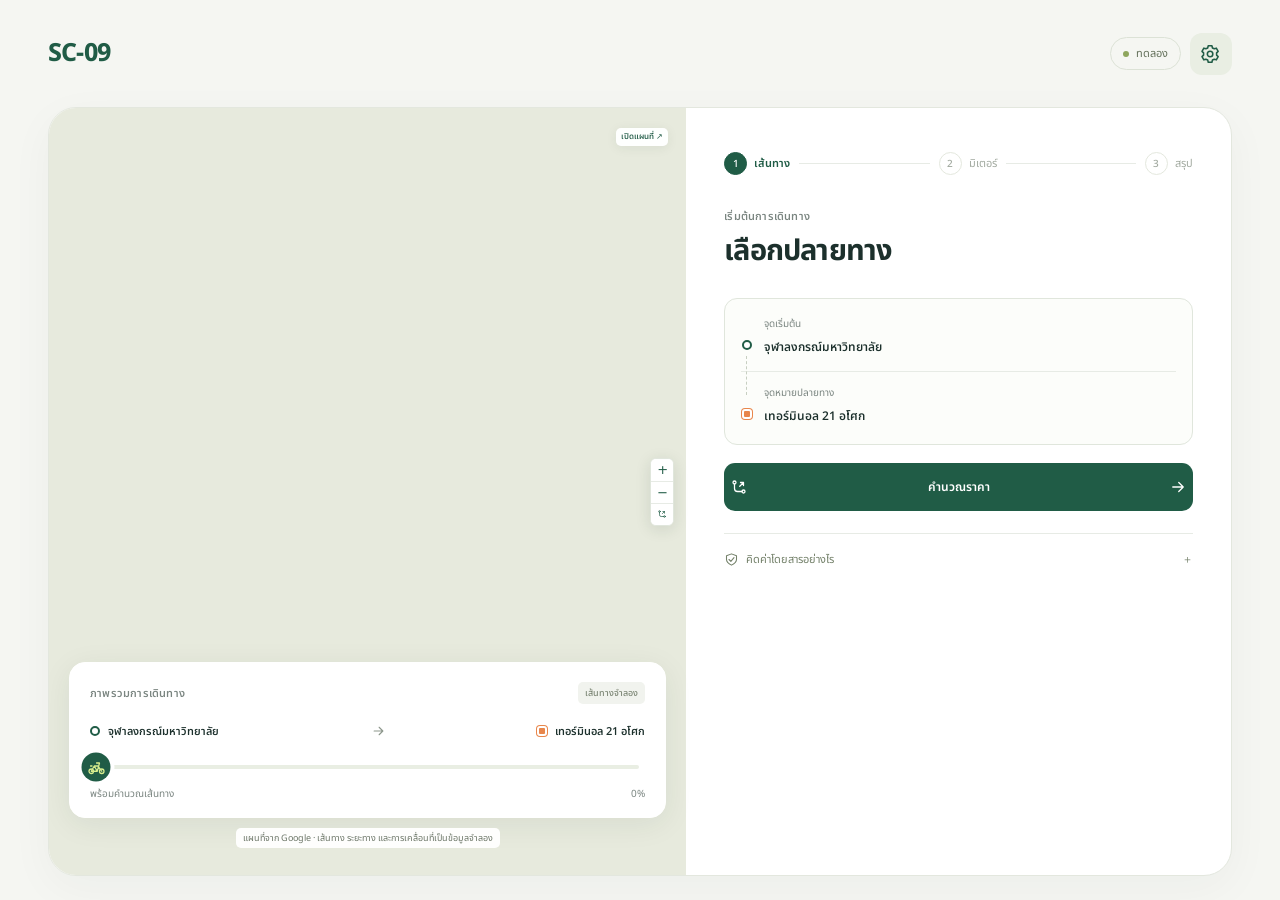
==== app.html @ d06357cf "init" ====
<!doctype html>
<html lang="th">
<head>
  <meta charset="utf-8">
  <meta name="viewport" content="width=device-width, initial-scale=1, viewport-fit=cover">
  <meta name="theme-color" content="#f5f6f2">
  <title>คำนวณค่าโดยสาร</title>
  <link rel="stylesheet" href="styles.css">
  <script src="fare.js" defer></script>
  <script src="map.js" defer></script>
  <script src="settings.js" defer></script>
  <script src="app.js" defer></script>
</head>
<body class="phone-mode">
  <svg class="icon-definitions" xmlns="http://www.w3.org/2000/svg" aria-hidden="true"><defs>
    <symbol id="i-arrow" viewBox="0 0 24 24"><path d="M5 12h14m-6-6 6 6-6 6"/></symbol>
    <symbol id="i-pin" viewBox="0 0 24 24"><path d="M20 10c0 6-8 11-8 11S4 16 4 10a8 8 0 1 1 16 0Z"/><circle cx="12" cy="10" r="2.5"/></symbol>
    <symbol id="i-clock" viewBox="0 0 24 24"><circle cx="12" cy="12" r="9"/><path d="M12 7v5l3 2"/></symbol>
    <symbol id="i-route" viewBox="0 0 24 24"><circle cx="6" cy="6" r="2"/><circle cx="18" cy="18" r="2"/><path d="M6 8v6a4 4 0 0 0 4 4h6M14 6h4v4m0-4-5 5"/></symbol>
    <symbol id="i-shield" viewBox="0 0 24 24"><path d="m12 3 8 3v6c0 5-8 9-8 9s-8-4-8-9V6l8-3Z"/><path d="m8 12 3 3 5-6"/></symbol>
    <symbol id="i-bike" viewBox="0 0 24 24"><circle cx="5" cy="17" r="3"/><circle cx="19" cy="17" r="3"/><path d="m5 17 4-7h5l5 7m-10-7 4 7H5m8 0 3-11h-4m-6 4H4"/></symbol>
    <symbol id="i-check" viewBox="0 0 24 24"><path d="m5 12 4 4L19 6"/></symbol>
    <symbol id="i-reset" viewBox="0 0 24 24"><path d="M3 10a9 9 0 1 1 2 8M3 4v6h6"/></symbol>
    <symbol id="i-settings" viewBox="0 0 24 24"><path d="m9 3-.6 2.4-2 .9-2.2-.7-2 3.5 1.7 1.7v2.4l-1.7 1.7 2 3.5 2.2-.7 2 .9L9 21h4l.6-2.4 2-.9 2.2.7 2-3.5-1.7-1.7v-2.4l1.7-1.7-2-3.5-2.2.7-2-.9L13 3Z"/><circle cx="11" cy="12" r="3"/></symbol>
    <symbol id="i-close" viewBox="0 0 24 24"><path d="m6 6 12 12M18 6 6 18"/></symbol>
  </defs></svg>

  <div class="phone-statusbar" aria-hidden="true"><b>9:41</b><span class="dynamic-island"><i></i></span><span class="status-icons"><svg viewBox="0 0 18 14"><path d="M2 12V9m4 3V6m4 6V3m4 9V1" stroke-width="2.5"/></svg><svg viewBox="0 0 18 14"><path d="M2 4a11 11 0 0 1 14 0M5 7a6 6 0 0 1 8 0m-5 3a2 2 0 0 1 2 0" stroke-width="2"/></svg><span class="status-battery"><i></i></span></span></div>
  <div class="app-shell">
    <header class="app-header">
      <span class="brand brand-accent">SC-09</span>
      <div class="header-tools"><span class="demo-badge"><span></span>ทดลอง</span><button id="open-settings" class="settings-button" type="button" aria-label="เปิดการตั้งค่า Debug mode" aria-haspopup="dialog" aria-controls="debug-settings"><svg><use href="#i-settings"/></svg></button></div>
    </header>

    <main class="workspace">
      <section class="map-panel" aria-label="แผนที่และข้อมูลเส้นทาง">
        <iframe id="google-map" title="Google Maps ตำแหน่งปลายทาง" src="https://maps.google.com/maps?q=13.7375,100.5604&amp;z=14&amp;output=embed" loading="eager" referrerpolicy="no-referrer-when-downgrade" allowfullscreen></iframe>
        <svg id="route-animation" class="route-animation" xmlns="http://www.w3.org/2000/svg" role="img" aria-label="เส้นทางและตำแหน่งรถจำลอง" hidden>
          <path id="map-route-halo" class="map-route-halo"/>
          <path id="map-route-path" class="map-route-path"/>
          <path id="map-route-travelled" class="map-route-travelled"/>
          <g id="map-start-marker" class="map-start-marker"><circle r="8"/><circle r="3"/></g>
          <g id="map-end-marker" class="map-end-marker"><circle r="11"/><path d="m-4 0 3 3 5-6"/></g>
          <g id="map-rider" class="map-rider"><circle class="rider-pulse" r="24"/><circle class="rider-disc" r="17"/><svg x="-12" y="-12" width="24" height="24" viewBox="0 0 24 24"><use href="#i-bike"/></svg></g>
        </svg>
        <span id="route-label" class="route-label" hidden>เส้นทางจำลอง</span>
        <div class="map-top"><a id="maps-link" class="map-open" href="https://www.google.com/maps/dir/?api=1&amp;origin=13.7383,100.5307&amp;destination=13.7375,100.5604&amp;travelmode=driving" target="_blank" rel="noopener noreferrer">เปิดแผนที่ ↗</a></div>
        <div class="map-zoom" role="group" aria-label="ปรับมุมมองแผนที่"><button id="map-zoom-in" type="button" aria-label="ขยายแผนที่" title="ขยายแผนที่">+</button><button id="map-zoom-out" type="button" aria-label="ย่อแผนที่" title="ย่อแผนที่">−</button><button id="map-fit" type="button" aria-label="คืนค่ามุมมอง แสดงเส้นทางทั้งหมด" title="แสดงเส้นทางทั้งหมด"><svg><use href="#i-route"/></svg></button></div>
        <span id="map-zoom-level" class="visually-hidden" role="status" aria-live="polite"></span>
        <div class="map-bottom">
          <div class="map-trip-card">
            <div class="map-trip-heading"><span class="eyebrow">ภาพรวมการเดินทาง</span><span class="mini-badge">เส้นทางจำลอง</span></div>
            <div class="map-stops"><span class="stop-dot origin-dot"></span><span id="map-origin">จุฬาลงกรณ์มหาวิทยาลัย</span><svg><use href="#i-arrow"/></svg><span class="stop-dot destination-dot"></span><span id="map-destination">เทอร์มินอล 21 อโศก</span></div>
            <div class="journey-track"><span id="journey-fill"></span><span id="journey-bike"><svg><use href="#i-bike"/></svg></span></div>
            <div class="map-trip-foot"><span id="map-route-status">พร้อมคำนวณเส้นทาง</span><span id="map-progress">0%</span></div>
          </div>
          <p class="map-caption">แผนที่จาก Google · เส้นทาง ระยะทาง และการเคลื่อนที่เป็นข้อมูลจำลอง</p>
        </div>
      </section>

      <section class="control-panel" aria-label="คำนวณราคาและมิเตอร์">
        <div id="panel-scroll" class="panel-scroll" tabindex="0" role="region" aria-label="รายละเอียดและควบคุมการเดินทาง">
        <nav class="steps" aria-label="ขั้นตอนการเดินทาง"><span class="step active" id="step-1"><b>1</b> เส้นทาง</span><span class="step-line"></span><span class="step" id="step-2"><b>2</b> มิเตอร์</span><span class="step-line"></span><span class="step" id="step-3"><b>3</b> สรุป</span></nav>

        <div id="setup-view" class="view">
          <div class="section-heading"><p class="eyebrow">เริ่มต้นการเดินทาง</p><h1>เลือกปลายทาง</h1></div>
          <form id="route-form">
            <div class="locations">
              <div class="location-field"><span class="location-marker"><span class="stop-dot origin-dot"></span><span class="location-connector"></span></span><label for="origin">จุดเริ่มต้น</label><input id="origin" name="origin" list="places" value="จุฬาลงกรณ์มหาวิทยาลัย" placeholder="ระบุจุดเริ่มต้น" autocomplete="off" maxlength="100" required></div>
              <div class="location-field"><span class="location-marker"><span class="stop-dot destination-dot"></span></span><label for="destination">จุดหมายปลายทาง</label><input id="destination" name="destination" list="places" value="เทอร์มินอล 21 อโศก" placeholder="คุณต้องการไปที่ไหน?" autocomplete="off" maxlength="100" required></div>
            </div>
            <datalist id="places"><option value="จุฬาลงกรณ์มหาวิทยาลัย"><option value="สยามพารากอน"><option value="สามย่านมิตรทาวน์"><option value="สวนลุมพินี"><option value="เทอร์มินอล 21 อโศก"><option value="สถานีหัวลำโพง"><option value="เซ็นทรัลเวิลด์"><option value="อนุสาวรีย์ชัยสมรภูมิ"><option value="ตลาดนัดจตุจักร"></datalist>
            <p id="form-error" class="form-error" role="alert" hidden></p>
            <button class="button primary calculate-button" type="submit"><svg><use href="#i-route"/></svg><span id="calculate-label">คำนวณราคา</span><svg><use href="#i-arrow"/></svg></button>
          </form>

          <div id="estimate-card" class="estimate-card" hidden>
            <div class="estimate-heading"><span><svg><use href="#i-shield"/></svg> ช่วงราคาที่ตกลงกัน</span></div>
            <div class="estimate-price"><span id="estimate-min">35</span><span class="price-dash">–</span><span id="estimate-max">55</span><span class="currency">บาท</span></div>
            <div class="estimate-metrics"><span><svg><use href="#i-route"/></svg><b id="estimate-distance">4.9</b> กม.</span><span><svg><use href="#i-clock"/></svg><b id="estimate-time">16</b> นาที</span><span class="fastest-label">เร็วที่สุด</span></div>
            <details class="route-alternatives"><summary>เปรียบเทียบเส้นทางจำลอง <span>⌄</span></summary><div id="route-options"></div></details>
            <p class="range-note">ราคาสุดท้ายจะอยู่ในช่วงนี้ แม้มิเตอร์จะต่ำกว่าหรือสูงกว่า</p>
            <button type="button" id="start-trip" class="button primary">เริ่มเดินทาง <svg><use href="#i-arrow"/></svg></button>
          </div>

          <details class="fare-rules" id="fare-rules"><summary><span><svg><use href="#i-shield"/></svg>คิดค่าโดยสารอย่างไร</span><span>＋</span></summary><div class="rules-content"><div><span>ระยะทาง 2 กม. แรก</span><b>25 บาท</b></div><div><span>ส่วนที่เกิน 2 ถึง 5 กม.</span><b>5 บาท / กม.</b></div><div><span>ส่วนที่เกิน 5 กม.</span><b>10 บาท / กม.</b></div><div><span>เคลื่อนที่ไม่เกิน 0.4 กม. ใน 2 นาที</span><b>+5 บาท / รอบ</b></div><p>นับเวลาเป็นรอบละ 2 นาทีต่อเนื่อง ไม่คิดรอบที่ยังไม่ครบ คิดระยะทางตามจริงและปัดยอดรวมขึ้นเป็นบาท ใช้อัตราที่กำหนดสำหรับต้นแบบนี้</p></div></details>
        </div>

        <div id="meter-view" class="view" hidden>
          <div class="section-heading meter-heading"><div><p class="eyebrow">กำลังเดินทาง</p><h1>มิเตอร์ของคุณ</h1></div><span id="meter-status" class="status-pill"><span class="live-dot"></span>กำลังวิ่ง</span></div>
          <div class="locked-range"><svg><use href="#i-shield"/></svg><span>ช่วงราคาที่ตกลง</span><b id="locked-range">35–55 บาท</b></div>
          <div class="meter-display"><span class="eyebrow">ค่าโดยสารตามมิเตอร์</span><div class="meter-price"><span id="meter-price">25</span><span>บาท</span></div><p id="meter-cap-note">ราคาสุดท้ายปรับให้อยู่ในช่วงที่ตกลง</p></div>
          <div class="meter-stats"><div><svg><use href="#i-route"/></svg><b id="meter-distance">0.00</b><span>กิโลเมตร</span></div><div><svg><use href="#i-clock"/></svg><b id="meter-time">00:00</b><span>นาที : วินาที</span></div></div>
          <div class="fare-breakdown"><div><span>ค่าระยะทาง</span><b id="distance-fee">25 บาท</b></div><div><span>ค่าเคลื่อนตัวช้า / หยุดรอ <small id="slow-count">0 รอบ</small></span><b id="time-fee">0 บาท</b></div></div>
          <div id="slow-window" class="slow-window" hidden><div><span>รอบเวลา 2 นาทีปัจจุบัน</span><b id="window-time">00:00 / 02:00</b></div><progress id="window-progress" max="120" value="0" aria-label="ความคืบหน้ารอบเวลา 2 นาที"></progress><p id="window-info">เคลื่อนที่ 0.00 กม. · ถ้าไม่เกิน 0.40 กม. เมื่อครบรอบ เพิ่ม 5 บาท</p></div>
        </div>

        <div id="summary-view" class="view" hidden>
          <div class="receipt-icon"><svg><use href="#i-check"/></svg></div><div class="section-heading summary-heading"><p class="eyebrow">สิ้นสุดการเดินทาง</p><p>ค่าโดยสารอยู่ในช่วงราคาที่ตกลงไว้</p></div>
          <div class="receipt"><p class="eyebrow">ค่าโดยสารสุทธิ</p><div class="final-price"><span id="final-price">45</span><span>บาท</span></div><span class="receipt-range" id="receipt-range">ช่วงราคาที่ตกลง 35–55 บาท</span><div class="receipt-divider"></div><div class="receipt-route"><span id="receipt-origin"></span><span id="receipt-destination"></span></div><div class="receipt-details"><div><span>ระยะทางจริง (จำลอง)</span><b id="receipt-distance"></b></div><div><span>เวลาเดินทาง</span><b id="receipt-time"></b></div><div><span>ค่าระยะทาง</span><b id="receipt-distance-fee"></b></div><div><span id="receipt-slow-label">ค่าเคลื่อนตัวช้า / หยุดรอ</span><b id="receipt-time-fee"></b></div><div class="receipt-subtotal"><span>ยอดตามมิเตอร์</span><b id="receipt-meter"></b></div><div id="adjustment-row"><span id="adjustment-label">ปรับตามช่วงราคา</span><b id="receipt-adjustment"></b></div></div><div id="settlement-note" class="settlement-note"></div></div>
          <button type="button" id="new-trip" class="button primary new-trip"><svg><use href="#i-reset"/></svg>เริ่มการเดินทางใหม่</button><p class="setup-footnote">ต้นแบบจำลอง · ไม่มีการเรียกเก็บเงินจริง</p>
        </div>
        </div>
        <div id="trip-actions" class="trip-actions" hidden><button type="button" id="pause-trip" class="button secondary" aria-pressed="false">พักมิเตอร์</button><button type="button" id="finish-trip" class="button primary">ถึงที่หมาย <svg><use href="#i-check"/></svg></button></div>
      </section>
    </main>
  </div>
  <div id="toast" class="toast" role="status" aria-live="polite" hidden></div>
  <dialog id="debug-settings" class="settings-dialog" aria-labelledby="settings-title" aria-describedby="settings-description">
    <div class="settings-dialog-header"><span class="settings-dialog-icon"><svg><use href="#i-settings"/></svg></span><div><p class="eyebrow">DEBUG MODE</p><h2 id="settings-title">ตั้งค่าการทดลอง</h2></div><button id="close-settings" class="settings-close" type="button" aria-label="ปิดการตั้งค่า"><svg><use href="#i-close"/></svg></button></div>
    <p id="settings-description" class="settings-description">ปรับมุมมองและการจำลองได้ โดยไม่ต้องเริ่มทริปใหม่</p>
    <fieldset class="settings-group"><legend>การแสดงผล</legend>
      <label class="switch-row" for="show-window"><span><b>รอบเวลา 2 นาทีปัจจุบัน</b><small>แสดงรายละเอียดรอบเวลาบนหน้ามิเตอร์</small></span><input id="show-window" type="checkbox" role="switch" aria-controls="slow-window"><span class="switch-track" aria-hidden="true"></span></label>
      <label class="switch-row" for="show-pause"><span><b>ปุ่มพักมิเตอร์</b><small>แสดงปุ่มพักมิเตอร์ระหว่างเดินทาง</small></span><input id="show-pause" type="checkbox" role="switch" aria-controls="pause-trip" checked><span class="switch-track" aria-hidden="true"></span></label>
      <label class="switch-row" for="phone-mode"><span><b>Mobile frame</b><small>แสดงแอปในกรอบ iPhone 16</small></span><input id="phone-mode" type="checkbox" role="switch" checked><span class="switch-track" aria-hidden="true"></span></label>
    </fieldset>
    <fieldset class="settings-group simulation-controls"><legend>ตัวควบคุมการจำลอง</legend><div class="simulation-fields"><label for="traffic">สภาพการจราจร<select id="traffic"><option value="auto">อัตโนมัติ</option><option value="normal">ขับปกติ · 24 กม./ชม.</option><option value="slow">รถติด · 4 กม./ชม.</option><option value="stopped">จอดรอ · 0 กม./ชม.</option></select></label><label for="simulation-speed">ความเร็วจำลอง<select id="simulation-speed"><option value="1">1× เวลาจริง</option><option value="10">10×</option><option value="30" selected>30×</option><option value="60">60×</option></select></label></div><p id="traffic-description">จำลองช่วงขับปกติ สลับรถติดและหยุดรอ</p></fieldset>
    <p class="settings-hint"><svg><use href="#i-shield"/></svg>การซ่อนรอบเวลาไม่มีผลต่อการคิดค่าโดยสาร</p>
    <form method="dialog"><button class="button primary" type="submit">เสร็จสิ้น <svg><use href="#i-check"/></svg></button></form>
  </dialog>
</body>
</html>
---- styles.css ----
@import url('https://fonts.googleapis.com/css2?family=Noto+Sans+Thai:wght@400;450;500;550;600;650;700;750&display=swap');

:root{--ink:#1c302c;--muted:#7a8580;--green:#205c46;--green-dark:#174b38;--lime:#d7ed8d;--paper:#fff;--line:#e7ebe5;--soft:#f5f7f2;--orange:#e8864b;--radius:20px;font-family:'Noto Sans Thai',Tahoma,sans-serif;color:var(--ink);background:#f5f6f2;font-synthesis:none;font-size:14px}
*{box-sizing:border-box}body{margin:0}button,input,select{font:inherit}button,a,input,select,summary{-webkit-tap-highlight-color:transparent}button{cursor:pointer}button:disabled{opacity:.6;cursor:wait}button,a,input,select,summary{outline-offset:4px}button:focus-visible,a:focus-visible,input:focus-visible,select:focus-visible,summary:focus-visible{outline:3px solid #88ad5a}a{color:inherit;text-decoration:none}svg{width:20px;height:20px;fill:none;stroke:currentColor;stroke-width:1.7;stroke-linecap:round;stroke-linejoin:round;flex-shrink:0}h1,p{margin:0}h1{font-size:29px;line-height:1.5;font-weight:700;letter-spacing:-.8px}button{border:0}input{min-width:0}small{font-size:11px}[hidden]{display:none!important}.icon-definitions{position:absolute;width:0;height:0;overflow:hidden}.app-shell{max-width:1280px;margin:auto;padding:0 48px}.app-header{height:107px;display:flex;align-items:center;justify-content:space-between}.brand{display:flex;align-items:center;gap:11px;font-size:25px;font-weight:750;line-height:1.15;letter-spacing:-.8px}.brand-mark{width:44px;height:44px;background:var(--green);color:var(--lime);display:grid;place-items:center;border-radius:14px;transform:rotate(-5deg)}.brand-mark svg{width:28px;height:28px;transform:rotate(5deg)}.brand-accent{color:var(--green)}.brand small{display:block;font-size:10px;letter-spacing:.3px;color:var(--muted);font-weight:450;margin-top:5px}.demo-badge{border:1px solid #dce2d6;border-radius:20px;padding:7px 12px;color:#64715b;font-size:11px;display:flex;align-items:center;gap:7px}.demo-badge>span{width:6px;height:6px;background:#8ea65d;border-radius:50%}.workspace{display:grid;grid-template-columns:minmax(0,1.12fr) minmax(380px,1fr);background:var(--paper);border:1px solid #e3e7de;border-radius:28px;overflow:hidden;box-shadow:0 12px 45px #1f39290a;min-height:730px}.map-panel{position:relative;min-height:730px;background:#e7eadd;isolation:isolate}.map-panel iframe{width:100%;height:100%;border:0;position:absolute;inset:0;filter:saturate(.68)}.map-top{position:absolute;inset:20px 18px auto;display:flex;align-items:center;justify-content:space-between;gap:10px;pointer-events:none}.map-top>*{pointer-events:auto}.map-label,.map-open{display:flex;align-items:center;gap:7px;padding:9px 12px;border-radius:10px;background:#fffffff5;box-shadow:0 2px 12px #20382b12;font-size:11px;font-weight:550}.live-dot{width:6px;height:6px;display:inline-block;border-radius:50%;background:#5c9167;flex-shrink:0}.map-open{color:var(--green)}.map-bottom{position:absolute;inset:auto 20px 15px;pointer-events:none}.map-trip-card{background:#fffffffa;border:1px solid #fff;border-radius:16px;padding:19px 20px 15px;box-shadow:0 6px 30px #20382b13}.map-trip-heading{display:flex;align-items:center;justify-content:space-between;gap:8px}.eyebrow{font-size:11px;font-weight:550;letter-spacing:.2px;color:var(--muted)}.mini-badge{background:#f1f3ee;border-radius:5px;font-size:9px;color:#7d8776;padding:4px 7px;font-weight:500;white-space:nowrap}.mini-badge.green{color:var(--green);background:#e7efdc}.map-stops{display:flex;align-items:center;gap:8px;margin-top:17px;font-size:11px;font-weight:550}.map-stops>span:not(.stop-dot){max-width:43%;overflow:hidden;text-overflow:ellipsis;white-space:nowrap}.map-stops>svg{width:15px;color:#8d978c;flex-shrink:0;margin:auto}.stop-dot{height:10px;width:10px;display:inline-block;flex-shrink:0}.origin-dot{border-radius:50%;border:2.5px solid var(--green);background:white}.destination-dot{border-radius:3px;background:var(--orange);border:2px solid #fff;box-shadow:0 0 0 1px var(--orange)}.journey-track{height:4px;background:#e9eee3;margin:24px 6px 17px;position:relative;border-radius:8px}.journey-track>span:first-child{position:absolute;inset:0 auto 0 0;width:0;background:var(--green);border-radius:8px;transition:width .3s linear}.journey-track>span:last-child{position:absolute;left:0;top:50%;width:29px;height:29px;border-radius:50%;background:var(--green);color:var(--lime);display:grid;place-items:center;transform:translate(-50%,-50%);transition:left .3s linear;box-shadow:0 0 0 4px white}.journey-track svg{height:18px;width:18px}.map-trip-foot{display:flex;justify-content:space-between;font-size:10px;color:var(--muted)}.map-caption{font-size:9px;text-align:center;background:#fffffff0;border-radius:5px;display:table;margin:10px auto 0;padding:3px 7px;color:#6c7667}.control-panel{padding:31px 33px 25px;min-width:0}.steps{display:flex;align-items:center;margin:0 0 33px;gap:9px}.step{display:flex;align-items:center;gap:7px;font-size:11px;color:#a2aaa0;white-space:nowrap}.step b{display:grid;place-items:center;border:1px solid #e4e8de;border-radius:50%;width:23px;height:23px;font-size:10px;font-weight:500}.step.active{color:var(--green);font-weight:600}.step.active b{background:var(--green);color:white;border-color:var(--green)}.step.done{color:var(--green)}.step.done b{background:#edf3e8;border-color:#dfe8d8}.step-line{height:1px;background:var(--line);flex:1}.section-heading{margin-bottom:24px}.section-heading>.eyebrow{margin-bottom:5px}.section-heading>p:last-child{color:var(--muted);font-size:11px;line-height:1.8;margin-top:6px}.locations{border:1px solid #e0e6dc;border-radius:13px;padding:4px 16px;background:#fcfdfa}.location-field{position:relative;padding:13px 0 13px 23px;display:flex;flex-direction:column}.location-field:first-child{border-bottom:1px solid var(--line)}.location-field label{font-size:10px;color:var(--muted);margin-bottom:4px}.location-field input{width:100%;border:0;background:transparent;color:var(--ink);font-weight:550;font-size:12px;padding:2px 0}.location-marker{position:absolute;left:0;top:37px;display:flex;justify-content:center;width:11px}.location-connector{position:absolute;top:16px;height:39px;border-left:1px dashed #c7cfc1}.quick-places{display:flex;align-items:center;gap:6px;margin:12px 0 18px;font-size:10px;color:#8b9486;flex-wrap:wrap}.quick-places>span{margin-right:3px}.quick-places button{background:#f1f4ed;color:#697760;padding:5px 10px;border-radius:6px;font-size:10px;transition:background .2s}.quick-places button:hover{background:#e3ebd9}.button{display:flex;align-items:center;justify-content:center;gap:9px;width:100%;min-height:48px;border-radius:11px;font-size:12px;font-weight:600;transition:background .2s,transform .2s}.button:active{transform:scale(.985)}.primary{background:var(--green);color:white}.primary:hover{background:var(--green-dark)}.secondary{background:#f0f3ec;color:var(--green);border:1px solid #e5eade}.secondary:hover{background:#e7edde}.button svg{width:18px;height:18px}.calculate-button>svg:last-child{margin-left:auto}.calculate-button>svg:first-child{margin-right:auto}.form-error{font-size:11px;color:#a64328;margin:0 0 12px}.estimate-card{background:#f3f7eb;border:1px solid #dfe9d0;border-radius:15px;padding:18px;margin-top:21px;animation:enter .25s ease}.estimate-heading{display:flex;align-items:center;justify-content:space-between;gap:5px}.estimate-heading>span:first-child{display:flex;align-items:center;gap:5px;font-size:11px;font-weight:550;color:var(--green)}.estimate-heading svg{width:15px;height:15px}.estimate-price{display:flex;align-items:baseline;gap:7px;font-size:48px;font-weight:650;color:var(--green);letter-spacing:-2px;line-height:1.5;margin-top:4px;font-variant-numeric:tabular-nums}.estimate-price .price-dash{font-size:30px;font-weight:400;margin:0 2px;color:#7a9c60}.currency{font-size:13px;font-weight:450;letter-spacing:0;margin-left:3px;color:#6b8062}.estimate-metrics{display:flex;align-items:center;gap:14px;margin-bottom:12px;font-size:10px;color:#66795d}.estimate-metrics>span{display:flex;align-items:center;gap:4px}.estimate-metrics svg{width:13px;height:13px}.estimate-metrics b{font-weight:550}.estimate-metrics .fastest-label{margin-left:auto;font-size:9px;background:#e0ebd1;color:#4c7040;padding:3px 6px;border-radius:4px}.route-alternatives{border-top:1px solid #dde6d1;font-size:10px}.route-alternatives summary{padding:12px 0 3px;color:#73856a}.route-alternatives summary>span{margin-left:auto}.route-option{display:flex;justify-content:space-between;padding:8px 0;gap:6px;color:#7d8974}.route-option.selected{color:var(--green);font-weight:550}.route-option>span:last-child{white-space:nowrap}.range-note{font-size:9px;color:#7e8d73;line-height:1.8;margin:10px 0 14px}.estimate-card .button{min-height:44px}.fare-rules{margin-top:22px;border-top:1px solid var(--line)}summary{list-style:none;cursor:pointer;display:flex;align-items:center;justify-content:space-between}summary::-webkit-details-marker{display:none}.fare-rules>summary{padding:17px 0 7px;font-size:11px;color:#738069}.fare-rules>summary>span:first-child{display:flex;align-items:center;gap:7px}.fare-rules svg{width:15px;height:15px}.rules-content{padding:12px 0 0;font-size:10px}.rules-content>div{display:flex;justify-content:space-between;gap:10px;padding:7px 0;color:#6a7762}.rules-content b{font-weight:550;white-space:nowrap}.rules-content p{color:#97a08e;font-size:9px;line-height:1.9;margin-top:8px}.setup-footnote{font-size:9px;color:#a1a99b;text-align:center;margin-top:23px}.app-footer{display:flex;justify-content:space-between;align-items:center;font-size:10px;color:#929c8a;padding:22px 3px}.app-footer>span:first-child{display:flex;align-items:center;gap:5px}.app-footer svg{width:13px;height:13px}.view{animation:enter .3s ease}.meter-heading{display:flex;align-items:center;justify-content:space-between;margin-bottom:17px}.meter-heading h1{font-size:26px}.meter-heading .eyebrow{margin-bottom:4px}.status-pill{display:flex;align-items:center;gap:5px;font-size:10px;background:#eff5e8;color:var(--green);border-radius:15px;padding:6px 9px}.status-pill.paused{color:#8f6a34;background:#fff3dc}.status-pill.paused .live-dot{background:#c39144}.locked-range{display:flex;align-items:center;gap:7px;background:#f1f6e9;border:1px solid #e4ebda;border-radius:9px;padding:11px 12px;font-size:11px;color:#6a7d5e}.locked-range svg{width:16px;height:16px;color:var(--green)}.locked-range b{margin-left:auto;font-size:12px;color:var(--green);font-weight:600}.meter-display{text-align:center;padding:25px 0 20px}.meter-price{color:var(--green);line-height:1.4;margin:1px 0 2px;font-variant-numeric:tabular-nums}.meter-price>span:first-child{font-size:78px;letter-spacing:-4px;font-weight:600}.meter-price>span:last-child{font-size:13px;color:#7e8c74;margin-left:10px}.meter-display>p{color:#8c9784;font-size:10px}.meter-display>p.at-cap{color:#a2702e}.meter-stats{display:grid;grid-template-columns:1fr 1fr;background:#f8f9f5;border-radius:12px;padding:15px 0;margin-bottom:17px}.meter-stats>div{display:grid;grid-template-columns:auto auto;justify-content:center;column-gap:7px;align-items:center}.meter-stats>div+div{border-left:1px solid #e3e7dd}.meter-stats svg{width:17px;height:17px;color:#8c9b7d}.meter-stats b{font-size:23px;font-weight:550;font-variant-numeric:tabular-nums;line-height:1.5}.meter-stats span{grid-column:1/3;text-align:center;font-size:9px;color:var(--muted)}.fare-breakdown{font-size:11px;color:#7d8a74}.fare-breakdown>div{display:flex;align-items:center;justify-content:space-between;padding:6px 0}.fare-breakdown b{font-weight:550;color:#465c3e}.fare-breakdown small{font-size:9px;background:#f0f3eb;padding:2px 5px;border-radius:4px;margin-left:4px}.slow-window{border:1px solid #e6eadd;border-radius:10px;padding:12px;margin:14px 0}.slow-window>div{display:flex;justify-content:space-between;font-size:9px;color:#7d8974}.slow-window b{font-weight:500;font-variant-numeric:tabular-nums}progress{appearance:none;width:100%;height:4px;border:0;display:block;border-radius:5px;overflow:hidden;background:#e7ebdf;margin:9px 0}progress::-webkit-progress-bar{background:#e7ebdf}progress::-webkit-progress-value{background:#91ab68;border-radius:5px}progress::-moz-progress-bar{background:#91ab68;border-radius:5px}.slow-window p{font-size:9px;line-height:1.8;color:#9ba490}.simulation-controls{background:#f8f8f4;border-radius:10px;padding:12px;margin-top:12px}.simulation-controls summary{font-size:10px;font-weight:550;color:#7c876f}.simulation-fields{display:grid;grid-template-columns:1.4fr 1fr;gap:10px;padding-top:12px}.simulation-fields label{font-size:9px;color:#8f9984;display:flex;flex-direction:column;gap:5px}.simulation-fields select{width:100%;border:1px solid #e3e7d9;border-radius:6px;padding:7px 5px;background:white;color:#56694a;font-size:10px}.simulation-controls>p{font-size:9px;color:#9ba490;margin-top:9px;line-height:1.8}.trip-actions{display:grid;grid-template-columns:1fr 1.4fr;gap:10px;margin-top:19px}.receipt-icon{height:51px;width:51px;border-radius:50%;background:#eaf2da;display:grid;place-items:center;color:var(--green);margin:0 auto 15px}.receipt-icon svg{width:26px;height:26px}.summary-heading{text-align:center;margin-bottom:21px}.summary-heading h1{font-size:25px}.receipt{border:1px solid #e3e9da;background:#fbfcf8;border-radius:15px;padding:23px 22px;position:relative;overflow:hidden;text-align:center}.final-price{line-height:1.5;color:var(--green);margin:1px 0 3px}.final-price>span:first-child{font-size:66px;font-weight:650;letter-spacing:-3px}.final-price>span:last-child{font-size:13px;color:#7a8a6f;margin-left:8px}.receipt-range{font-size:10px;color:#64804f;background:#eaf2dd;padding:5px 10px;border-radius:5px;display:inline-block}.receipt-divider{border-top:1px dashed #dce4d1;margin:23px -22px 18px}.receipt-route{display:flex;flex-direction:column;gap:10px;text-align:left;font-size:11px;font-weight:550;margin-bottom:20px}.receipt-route span{display:flex;align-items:center;gap:10px}.receipt-route span:before{content:'';width:8px;height:8px;border-radius:50%;border:2px solid var(--green);flex-shrink:0}.receipt-route span:last-child:before{border:0;background:var(--orange);border-radius:2px}.receipt-details>div{display:flex;justify-content:space-between;gap:6px;padding:6px 0;font-size:10px;text-align:left;color:#8a9680}.receipt-details b{font-weight:550;color:#506744;white-space:nowrap}.receipt-details>.receipt-subtotal{border-top:1px solid #e6ebdf;margin-top:8px;padding-top:12px}.settlement-note{background:#eef4e5;border-radius:7px;font-size:10px;line-height:1.9;color:#6c8456;padding:10px;margin-top:13px;text-align:left}.new-trip{margin-top:22px}.toast{position:fixed;bottom:25px;left:50%;transform:translateX(-50%);background:#213c2f;color:white;padding:12px 20px;border-radius:12px;box-shadow:0 4px 25px #0002;font-size:12px;z-index:10;max-width:calc(100% - 32px);width:max-content;text-align:center}.stale-estimate{opacity:.5}.stale-estimate .button{pointer-events:none}.button,summary{touch-action:manipulation}@keyframes enter{from{opacity:0;transform:translateY(7px)}to{opacity:1;transform:translateY(0)}}
@media(min-width:1100px){.workspace{grid-template-columns:minmax(0,1.17fr) minmax(420px,1fr)}.control-panel{padding:32px 38px 27px}.map-panel{min-height:775px}}
@media(max-width:960px){.app-shell{padding:0 24px}.workspace{grid-template-columns:minmax(0,.9fr) minmax(355px,1fr)}.control-panel{padding:26px 25px}.map-stops{flex-wrap:wrap;gap:7px}.map-stops>span:not(.stop-dot){max-width:80%}.map-stops>svg{margin:0;width:12px}.map-trip-card{padding:15px}.map-bottom{left:12px;right:12px}.map-top{left:12px;right:12px}.map-caption{font-size:8px}.map-trip-heading .eyebrow{font-size:10px}}
@media(max-width:720px){.app-shell{max-width:500px;padding:0 16px}.app-header{height:86px}.brand{font-size:23px}.brand-mark{width:39px;height:39px}.demo-badge{font-size:10px;padding:6px 10px}.workspace{display:flex;flex-direction:column;border-radius:21px;min-height:0}.map-panel{min-height:0;height:270px;flex-shrink:0}.map-top{inset:12px 12px auto}.map-label,.map-open{font-size:9px;padding:7px 9px}.map-bottom{bottom:8px;left:12px;right:12px}.map-trip-card{padding:11px 14px 10px;border-radius:12px}.map-trip-heading{display:none}.map-stops{margin-top:0;flex-wrap:nowrap;font-size:10px}.map-stops>span:not(.stop-dot){max-width:40%}.map-stops>svg{margin:auto}.journey-track{margin:19px 5px 13px}.journey-track>span:last-child{width:23px;height:23px}.journey-track svg{width:15px;height:15px}.map-trip-foot{font-size:9px}.map-caption{margin-top:5px;font-size:7px;padding:2px 5px}.control-panel{padding:23px 23px 25px}.steps{margin-bottom:26px;gap:10px}.step{font-size:10px}.step b{width:21px;height:21px}h1{font-size:27px}.section-heading{margin-bottom:21px}.estimate-card{margin-top:18px}.app-footer{padding:19px 2px 25px;font-size:8px;gap:8px}.app-footer svg{width:11px;height:11px}.meter-display{padding:22px 0 18px}.receipt{padding:21px}.receipt-divider{margin-left:-21px;margin-right:-21px}.map-panel.trip-active{height:220px}.map-panel.trip-complete{height:190px}}
@media(max-width:370px){.app-shell{padding:0 10px}.control-panel{padding:22px 17px}.estimate-heading .mini-badge{font-size:8px}.estimate-metrics{gap:10px}.app-footer>span:last-child{display:none}.estimate-price{font-size:44px}.map-stops{font-size:9px}.map-caption{font-size:6.5px}.quick-places{gap:4px}.quick-places button{padding:5px 8px}.steps{gap:6px}.step{gap:5px}}
@media(prefers-reduced-motion:reduce){*,*::before,*::after{animation:none!important;transition:none!important;scroll-behavior:auto!important}}

/* The route shares the map's projection and remains fixed while it is shown. */
.has-route iframe { pointer-events: none; }
.route-animation {
  position: absolute;
  inset: 0;
  width: 100%;
  height: 100%;
  pointer-events: none;
  overflow: hidden;
  stroke: none;
}
.map-route-halo, .map-route-path, .map-route-travelled {
  fill: none;
  stroke-linejoin: round;
  stroke-linecap: round;
}
.map-route-halo { stroke: #fff; stroke-width: 11px; opacity: .95; }
.map-route-path { stroke: #9fb5aa; stroke-width: 6px; }
.map-route-travelled { stroke: var(--green); stroke-width: 6px; transition: stroke-dashoffset .2s linear; }
.map-start-marker > circle:first-child { fill: white; stroke: var(--green); stroke-width: 3px; }
.map-start-marker > circle:last-child { fill: var(--green); }
.map-end-marker > circle { fill: var(--orange); stroke: white; stroke-width: 3px; }
.map-end-marker > path { stroke: white; stroke-width: 2px; }
.map-rider { transition: transform .2s linear; }
.rider-disc { fill: var(--green); stroke: white; stroke-width: 3px; filter: drop-shadow(0 2px 4px #153f3650); }
.rider-pulse { fill: #205c4625; opacity: 0; transform-box: fill-box; transform-origin: center; }
.is-moving .rider-pulse { animation: rider-pulse 1.5s ease-out infinite; }
.map-rider > svg { width: 24px; height: 24px; color: var(--lime); stroke: currentColor; }
.route-label {
  position: absolute;
  top: 63px;
  left: 20px;
  padding: 4px 8px;
  border-radius: 5px;
  background: #fffffff0;
  color: var(--green);
  font-size: 10px;
  pointer-events: none;
}
.map-bottom { bottom: 27px; }
.rules-content > div > span { min-width: 0; }
@keyframes rider-pulse { from { opacity: .8; transform: scale(.75); } to { opacity: 0; transform: scale(1.4); } }

/* Phone and portrait-tablet layout, including touch targets and safe areas. */
@media (max-width: 899px) {
  .app-shell { width: 100%; max-width: 640px; padding: 0 12px; }
  .app-header { height: 76px; padding-top: env(safe-area-inset-top); }
  .brand { font-size: 24px; }
  .brand small { font-size: 11px; }
  .brand-mark { width: 40px; height: 40px; }
  .demo-badge { font-size: 11px; padding: 7px 10px; }
  .workspace { display: flex; flex-direction: column; min-height: 0; overflow: clip; border-radius: 20px; }
  .map-panel, .map-panel.trip-active, .map-panel.trip-complete {
    height: clamp(320px, 44svh, 420px);
    min-height: 0;
    flex-shrink: 0;
    border-radius: 19px 19px 0 0;
    overflow: hidden;
  }
  .map-panel.trip-active { position: sticky; top: 0; z-index: 5; box-shadow: 0 4px 15px #20382b15; }
  .map-top { inset: 12px 12px auto; }
  .map-label, .map-open { font-size: 11px; padding: 8px 10px; min-height: 36px; }
  .route-label { left: 12px; top: 56px; font-size: 10px; }
  .map-bottom { left: 12px; right: 12px; bottom: 25px; }
  .map-trip-card { padding: 10px 12px; border-radius: 10px; }
  .map-trip-heading, .map-stops, .map-caption, .journey-track { display: none; }
  .map-trip-foot { font-size: 11px; gap: 8px; color: #5b6d5b; }
  .control-panel { padding: 20px 20px 25px; background: white; border-radius: 0 0 19px 19px; }
  .steps { margin-bottom: 21px; gap: 8px; }
  .step { font-size: 12px; gap: 6px; }
  .step b { width: 24px; height: 24px; font-size: 11px; }
  .section-heading { margin-bottom: 20px; }
  h1 { font-size: 28px; }
  .eyebrow { font-size: 12px; }
  .section-heading > p:last-child { font-size: 13px; }
  .location-field { padding-top: 12px; padding-bottom: 12px; }
  .location-field label { font-size: 12px; }
  .location-field input { font-size: 16px; min-height: 32px; }
  .location-marker { top: 39px; }
  .location-connector { height: 47px; }
  .quick-places { font-size: 12px; gap: 6px; margin: 10px 0 14px; }
  .quick-places button { min-height: 44px; padding: 8px 11px; font-size: 12px; }
  .button { min-height: 50px; font-size: 14px; }
  .estimate-card { margin-top: 18px; padding: 16px; }
  .estimate-heading { align-items: flex-start; flex-wrap: wrap; gap: 6px; }
  .estimate-heading > span:first-child { font-size: 12px; }
  .mini-badge, .estimate-heading .mini-badge { font-size: 10px; }
  .estimate-price { font-size: 48px; }
  .estimate-metrics { gap: 12px; flex-wrap: wrap; font-size: 12px; }
  .estimate-metrics .fastest-label { font-size: 11px; }
  .estimate-card .button { min-height: 48px; }
  .route-alternatives { font-size: 12px; }
  .route-alternatives summary, .fare-rules > summary, .simulation-controls summary { min-height: 44px; font-size: 12px; }
  .route-option { flex-wrap: wrap; gap: 4px; }
  .range-note, .rules-content, .rules-content p { font-size: 11px; }
  .rules-content > div { align-items: start; gap: 12px; line-height: 1.9; }
  .setup-footnote { font-size: 10px; margin-top: 17px; }
  .form-error { font-size: 12px; }
  .meter-heading { margin-bottom: 13px; gap: 8px; }
  .meter-heading h1 { font-size: 26px; }
  .status-pill { font-size: 11px; padding: 6px 9px; white-space: nowrap; }
  .locked-range { font-size: 12px; flex-wrap: wrap; }
  .locked-range b { font-size: 13px; }
  .meter-display { padding: 18px 0; }
  .meter-price > span:first-child { font-size: 70px; }
  .meter-display > p { font-size: 11px; line-height: 1.8; }
  .meter-stats { padding: 12px 0; margin-bottom: 14px; }
  .meter-stats b { font-size: 25px; }
  .meter-stats span { font-size: 11px; }
  .fare-breakdown { font-size: 12px; }
  .fare-breakdown small { font-size: 10px; display: inline-block; }
  .slow-window > div { font-size: 11px; flex-wrap: wrap; gap: 5px; }
  .slow-window p, .simulation-controls > p { font-size: 11px; }
  .simulation-controls { padding: 7px 12px 12px; }
  .simulation-fields { grid-template-columns: 1.3fr 1fr; padding-top: 4px; }
  .simulation-fields label { font-size: 11px; }
  .simulation-fields select { min-height: 44px; font-size: 16px; padding: 8px 5px; }
  #meter-view { padding-bottom: 83px; }
  .trip-actions {
    position: fixed;
    inset: auto 0 0;
    z-index: 20;
    margin: 0 auto;
    max-width: 640px;
    padding: 10px max(16px, env(safe-area-inset-right)) calc(10px + env(safe-area-inset-bottom)) max(16px, env(safe-area-inset-left));
    background: #fffffff5;
    border-top: 1px solid var(--line);
    box-shadow: 0 -4px 20px #20382b08;
    backdrop-filter: blur(8px);
  }
  .receipt { padding: 20px 16px; }
  .receipt-route, .receipt-details > div { font-size: 12px; }
  .receipt-range, .settlement-note { font-size: 11px; }
  .receipt-route span { overflow-wrap: anywhere; }
  .summary-heading h1 { font-size: 26px; }
  .app-footer { padding: 18px 2px calc(20px + env(safe-area-inset-bottom)); font-size: 9px; gap: 8px; }
  .toast { bottom: calc(90px + env(safe-area-inset-bottom)); font-size: 12px; padding: 11px 15px; }
}
@media (max-width: 360px) {
  .app-shell { padding: 0 8px; }
  .control-panel { padding-left: 15px; padding-right: 15px; }
  .steps { gap: 5px; }
  .step { font-size: 11px; gap: 4px; }
  .brand small { font-size: 10px; }
  .demo-badge { font-size: 10px; }
  .quick-places { gap: 5px; }
  .quick-places button { padding-left: 8px; padding-right: 8px; }
  .simulation-fields { grid-template-columns: 1fr; }
  .estimate-metrics { gap: 9px; }
  .estimate-metrics .fastest-label { margin-left: 0; }
  .receipt-details > div { font-size: 11px; }
  .app-footer > span:last-child { display: none; }
}
@media (max-width: 899px) and (max-height: 500px) and (orientation: landscape) {
  .map-panel, .map-panel.trip-active, .map-panel.trip-complete { height: 220px; }
  .map-panel.trip-active { position: relative; }
  .trip-actions { padding-top: 7px; padding-bottom: calc(7px + env(safe-area-inset-bottom)); }
  .trip-actions .button { min-height: 44px; }
}

/* Debug controls live in a modal, separate from the passenger interface. */
.header-tools { display: flex; align-items: center; gap: 9px; }
.settings-button, .settings-close { width: 42px; height: 42px; flex-shrink: 0; display: grid; place-items: center; border-radius: 12px; color: var(--green); background: #e9eee3; }
.settings-button:hover, .settings-close:hover { background: #dfe8d6; }
.settings-button svg { width: 22px; height: 22px; }
.settings-dialog { width: min(370px, calc(100% - 28px)); max-height: calc(100dvh - 72px); margin: auto; padding: 23px; border: 1px solid #e2e8dc; border-radius: 24px; color: var(--ink); background: #fff; box-shadow: 0 24px 80px #13291e35; overscroll-behavior: contain; scrollbar-width: thin; }
.settings-dialog::backdrop { background: #172b235c; backdrop-filter: blur(5px); }
.settings-dialog-header { display: flex; align-items: center; gap: 10px; }
.settings-dialog-icon { width: 42px; height: 42px; flex-shrink: 0; display: grid; place-items: center; color: var(--green); border: 1px solid #e1e9d7; background: #f0f5e9; border-radius: 13px; }
.settings-dialog-header .eyebrow { font-size: 9px; letter-spacing: 1.5px; color: #8a987e; }
.settings-dialog h2 { font-size: 20px; font-weight: 650; margin: 2px 0 0; line-height: 1.5; letter-spacing: -.4px; }
.settings-close { width: 36px; height: 36px; border-radius: 50%; margin-left: auto; background: #f3f5f0; color: #8c9784; }
.settings-close svg { width: 18px; height: 18px; }
.settings-description { font-size: 12px; line-height: 1.9; color: #8b9681; margin: 15px 0 21px; }
.settings-group { border: 0; padding: 0; margin: 0 0 20px; min-width: 0; }
.settings-group legend { font-size: 11px; color: #849477; font-weight: 550; padding: 0; margin-bottom: 9px; }
.switch-row { position: relative; display: flex; align-items: center; gap: 12px; min-height: 73px; cursor: pointer; border-bottom: 1px solid #edf0e8; }
.switch-row > span:first-child { flex: 1; min-width: 0; }
.switch-row b { font-size: 13px; font-weight: 550; display: block; }
.switch-row small { font-size: 10px; color: #9aa48f; line-height: 1.7; display: block; margin-top: 4px; }
.switch-row input { position: absolute; width: 46px; height: 44px; right: 0; margin: 0; opacity: 0; cursor: pointer; z-index: 1; }
.switch-track { width: 44px; height: 26px; flex-shrink: 0; border-radius: 16px; background: #dfe5d9; transition: background .2s; position: relative; }
.switch-track::after { content: ''; position: absolute; top: 3px; left: 3px; width: 20px; height: 20px; border-radius: 50%; background: white; box-shadow: 0 1px 4px #1b302226; transition: transform .2s; }
.switch-row input:checked + .switch-track { background: var(--green); }
.switch-row input:checked + .switch-track::after { transform: translateX(18px); }
.switch-row input:focus-visible + .switch-track { outline: 3px solid #a0b785; outline-offset: 4px; }
.settings-dialog .simulation-controls { background: #f5f7f0; border: 1px solid #e7ecdf; border-radius: 12px; padding: 13px; margin: 25px 0 14px; }
.settings-dialog .simulation-controls legend { padding: 0 5px; margin: 0 0 0 -5px; }
.settings-dialog .simulation-fields { grid-template-columns: 1fr; gap: 12px; padding-top: 4px; }
.settings-dialog .simulation-fields label { font-size: 11px; }
.settings-dialog .simulation-fields select { min-height: 44px; font-size: 14px; padding: 9px 10px; border-radius: 8px; }
.settings-dialog .simulation-controls > p { font-size: 10px; margin-top: 10px; }
.settings-hint { display: flex; align-items: flex-start; gap: 6px; font-size: 10px; line-height: 1.8; color: #8b9a7b; margin: 14px 0 20px; }
.settings-hint svg { width: 14px; height: 14px; margin-top: 2px; }
.settings-dialog form { margin: 0; }
.settings-dialog .button { min-height: 46px; font-size: 13px; }
.phone-statusbar { display: none; }
.phone-mode .phone-statusbar { position: sticky; top: 0; z-index: 40; height: 48px; display: flex; align-items: center; justify-content: space-between; padding: 2px 28px 0 32px; background: #f5f6f2; color: #24352c; font-family: system-ui, sans-serif; font-size: 14px; }
.phone-statusbar > b { font-weight: 650; font-size: 14px; letter-spacing: .2px; }
.dynamic-island { position: absolute; top: 8px; left: 50%; transform: translateX(-50%); width: 116px; height: 32px; border-radius: 22px; background: #090c0b; box-shadow: inset 0 -1px 1px #222b23; }
.dynamic-island > i { position: absolute; width: 9px; height: 9px; border-radius: 50%; right: 12px; top: 11px; background: radial-gradient(circle at 35% 35%, #1f3040, #09131c 55%, #131f29); box-shadow: 0 0 0 2px #111614; }
.status-icons { display: flex; align-items: center; gap: 5px; }
.status-icons svg { width: 15px; height: 13px; stroke: #24352c; }
.status-battery { width: 22px; height: 11px; border: 1px solid #8e998c; border-radius: 3px; padding: 1px; position: relative; }
.status-battery::after { content: ''; position: absolute; right: -3px; top: 3px; width: 2px; height: 4px; background: #8e998c; border-radius: 0 1px 1px 0; }
.status-battery > i { display: block; width: 90%; height: 100%; background: #24352c; border-radius: 1px; }
.phone-mode .app-footer { padding-bottom: 36px; }
@media (max-width: 899px) {
  .app-header { position: sticky; top: 0; z-index: 30; background: #f5f6f2; }
  .map-panel.trip-active { top: 76px; }
  .workspace { scroll-margin-top: 76px; }
  .phone-mode .app-header { top: 48px; height: 68px; }
  .phone-mode .map-panel, .phone-mode .map-panel.trip-active, .phone-mode .map-panel.trip-complete { height: 360px; }
  .phone-mode .map-panel.trip-active { top: 116px; }
  .phone-mode .workspace { scroll-margin-top: 116px; }
  .phone-mode .trip-actions { padding-bottom: 29px; }
  .phone-mode .toast { bottom: 112px; }
  .phone-mode .view { scroll-margin-top: 116px; }
  .header-tools { gap: 7px; }
  .header-tools .demo-badge { padding: 6px 8px; font-size: 10px; }
}
@media (max-width: 360px) { .header-tools .demo-badge { display: none; } }
.map-zoom { position: absolute; right: 12px; top: 50%; transform: translateY(-50%); display: flex; flex-direction: column; border: 1px solid #e0e6dc; border-radius: 6px; overflow: hidden; box-shadow: 0 3px 15px #20382b20; background: white; }
.map-zoom button { width: 22px; height: 22px; display: grid; place-items: center; background: #fffffff5; color: var(--green); font-family: system-ui, sans-serif; font-size: 13px; line-height: 1; touch-action: manipulation; }
.map-zoom button + button { border-top: 1px solid var(--line); }
.map-zoom button:hover { background: #edf3e5; }
.map-zoom button:focus-visible { outline-offset: -4px; }
.map-zoom button:disabled { color: #b8c0b0; cursor: default; opacity: 1; background: #f8f9f5; }
.map-zoom button:last-child { font-size: 8px; }
.map-zoom svg { width: 10px; height: 10px; }
.map-open { min-height: 18px; padding: 4px 5px; font-size: 8px; line-height: 1.25; border-radius: 5px; align-self: flex-start; }
.app-header { justify-content: space-between; }
.map-top { justify-content: flex-end; }
#route-form .locations { margin-bottom: 18px; }
.visually-hidden { position: absolute; width: 1px; height: 1px; padding: 0; margin: -1px; overflow: hidden; clip-path: inset(50%); white-space: nowrap; border: 0; }
.trip-actions.pause-hidden { grid-template-columns: minmax(0, 1fr); }
.view { animation-name: view-appear; }
@keyframes view-appear { from { opacity: 0; } to { opacity: 1; } }

/* The map and trip buttons stay put; only the details panel scrolls. */
html { height: 100%; overflow: hidden; }
body { height: 100dvh; overflow: hidden; display: flex; flex-direction: column; }
.app-shell { width: 100%; flex: 1; min-height: 0; display: flex; flex-direction: column; padding-bottom: 24px; }
.app-header, .phone-mode .app-header { position: relative; top: auto; flex: 0 0 auto; }
.phone-mode .phone-statusbar { position: relative; flex: 0 0 48px; }
.workspace { flex: 1; min-height: 0; grid-template-rows: minmax(0, 1fr); overflow: hidden; }
.map-panel, .map-panel.trip-active, .map-panel.trip-complete { position: relative; top: auto; height: 100%; min-height: 0; }
.control-panel { display: flex; flex-direction: column; min-height: 0; min-width: 0; margin-top: 12px; padding: 0; overflow: hidden; }
.panel-scroll { flex: 1; min-height: 0; overflow-y: auto; overflow-x: hidden; overscroll-behavior: contain; scrollbar-width: thin; padding: 31px 33px 25px; }
.panel-scroll:focus-visible { outline: 2px solid #88ad5a; outline-offset: -3px; }
.panel-scroll #meter-view { padding-bottom: 0; }
.control-panel .trip-actions { position: relative; inset: auto; flex: 0 0 auto; width: 100%; max-width: none; margin: 0; padding: 12px 20px; }
@media (min-width: 1100px) { .panel-scroll { padding: 32px 38px 27px; } }
@media (max-width: 960px) { .panel-scroll { padding: 26px 25px; } }
@media (max-width: 899px) {
  .app-shell { padding-bottom: 0; }
  .workspace { --map-height: max(100px, min(clamp(320px, 44svh, 420px), calc(100dvh - 280px))); display: grid; grid-template-columns: minmax(0, 1fr); grid-template-rows: var(--map-height) minmax(0, 1fr); }
  .phone-mode .workspace { --map-height: min(360px, calc(100dvh - 300px)); }
  .map-panel, .map-panel.trip-active, .map-panel.trip-complete,
  .phone-mode .map-panel, .phone-mode .map-panel.trip-active, .phone-mode .map-panel.trip-complete { position: relative; top: auto; height: 100%; min-height: 0; }
  .control-panel { padding: 0; }
  .panel-scroll { padding: 20px 20px 25px; }
  .phone-mode .panel-scroll { padding-bottom: 35px; }
  .phone-mode .control-panel .trip-actions { padding-bottom: 29px; }
}
@media (max-width: 360px) { .panel-scroll { padding-left: 15px; padding-right: 15px; } }

/* Keep controls usable on short mobile viewports and landscape phones. */
@media (max-width: 899px) {
  .app-shell { padding-left: max(10px, env(safe-area-inset-left)); padding-right: max(10px, env(safe-area-inset-right)); }
  .workspace { --map-height: clamp(100px, 32dvh, 300px); }
  .phone-mode .workspace { --map-height: clamp(100px, 32dvh, 300px); }
  .app-header, .phone-mode .app-header { height: 60px; }
  .control-panel .trip-actions { padding-bottom: max(12px, env(safe-area-inset-bottom)); }
  .map-zoom button { width: 44px; height: 44px; font-size: 20px; }
  .map-zoom svg { width: 18px; height: 18px; }
  .map-open { min-height: 44px; padding: 10px; font-size: 11px; }
}
@media (max-height: 500px) and (max-width: 899px) {
  .workspace, .phone-mode .workspace { grid-template-columns: minmax(0, .85fr) minmax(0, 1fr); grid-template-rows: minmax(0, 1fr); }
  .map-panel { border-radius: 0; }
  .panel-scroll { padding: 14px; }
  .app-header, .phone-mode .app-header { height: 48px; }
}
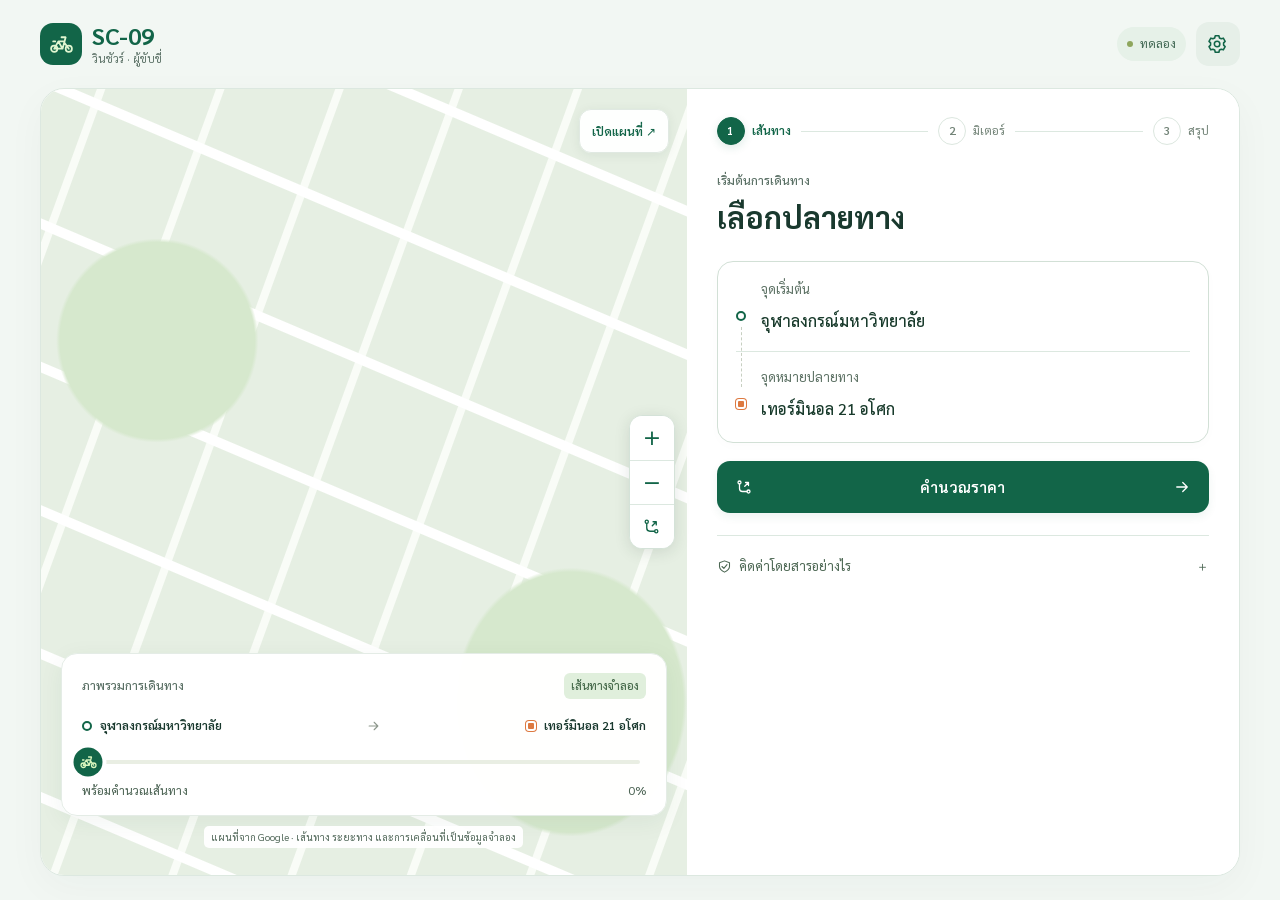
==== commit 542df68e: "Fix responsive phone frame and refresh green UI with five mock riders" ====
--- a/app.html
+++ b/app.html
@@ -3,10 +3,15 @@
 <head>
   <meta charset="utf-8">
   <meta name="viewport" content="width=device-width, initial-scale=1, viewport-fit=cover">
-  <meta name="theme-color" content="#f5f6f2">
+  <meta name="theme-color" content="#f2f7f3">
   <title>คำนวณค่าโดยสาร</title>
+  <link rel="stylesheet" href="fonts.css">
   <link rel="stylesheet" href="styles.css">
+  <link rel="stylesheet" href="theme.css">
   <script src="fare.js" defer></script>
+  <script src="qrcode.js" defer></script>
+  <script src="ride-share.js" defer></script>
+  <script src="ride-panel.js" defer></script>
   <script src="map.js" defer></script>
   <script src="settings.js" defer></script>
   <script src="app.js" defer></script>
@@ -28,8 +33,8 @@
   <div class="phone-statusbar" aria-hidden="true"><b>9:41</b><span class="dynamic-island"><i></i></span><span class="status-icons"><svg viewBox="0 0 18 14"><path d="M2 12V9m4 3V6m4 6V3m4 9V1" stroke-width="2.5"/></svg><svg viewBox="0 0 18 14"><path d="M2 4a11 11 0 0 1 14 0M5 7a6 6 0 0 1 8 0m-5 3a2 2 0 0 1 2 0" stroke-width="2"/></svg><span class="status-battery"><i></i></span></span></div>
   <div class="app-shell">
     <header class="app-header">
-      <span class="brand brand-accent">SC-09</span>
-      <div class="header-tools"><span class="demo-badge"><span></span>ทดลอง</span><button id="open-settings" class="settings-button" type="button" aria-label="เปิดการตั้งค่า Debug mode" aria-haspopup="dialog" aria-controls="debug-settings"><svg><use href="#i-settings"/></svg></button></div>
+      <span class="brand brand-accent"><span class="brand-symbol" aria-hidden="true"><svg><use href="#i-bike"/></svg></span><span>SC-09<small>วินชัวร์ · ผู้ขับขี่</small></span></span>
+      <div class="header-tools"><button id="open-ride-qr" class="share-header-button" type="button" aria-haspopup="dialog" aria-controls="ride-qr-dialog" hidden>QR ผู้โดยสาร</button><span class="demo-badge"><span></span>ทดลอง</span><button id="open-settings" class="settings-button" type="button" aria-label="เปิดการตั้งค่า Debug mode" aria-haspopup="dialog" aria-controls="debug-settings"><svg><use href="#i-settings"/></svg></button></div>
     </header>
 
     <main class="workspace">
@@ -100,12 +105,29 @@
           <div class="receipt"><p class="eyebrow">ค่าโดยสารสุทธิ</p><div class="final-price"><span id="final-price">45</span><span>บาท</span></div><span class="receipt-range" id="receipt-range">ช่วงราคาที่ตกลง 35–55 บาท</span><div class="receipt-divider"></div><div class="receipt-route"><span id="receipt-origin"></span><span id="receipt-destination"></span></div><div class="receipt-details"><div><span>ระยะทางจริง (จำลอง)</span><b id="receipt-distance"></b></div><div><span>เวลาเดินทาง</span><b id="receipt-time"></b></div><div><span>ค่าระยะทาง</span><b id="receipt-distance-fee"></b></div><div><span id="receipt-slow-label">ค่าเคลื่อนตัวช้า / หยุดรอ</span><b id="receipt-time-fee"></b></div><div class="receipt-subtotal"><span>ยอดตามมิเตอร์</span><b id="receipt-meter"></b></div><div id="adjustment-row"><span id="adjustment-label">ปรับตามช่วงราคา</span><b id="receipt-adjustment"></b></div></div><div id="settlement-note" class="settlement-note"></div></div>
           <button type="button" id="new-trip" class="button primary new-trip"><svg><use href="#i-reset"/></svg>เริ่มการเดินทางใหม่</button><p class="setup-footnote">ต้นแบบจำลอง · ไม่มีการเรียกเก็บเงินจริง</p>
         </div>
+        <section id="ride-share-card" class="ride-share-card" aria-labelledby="ride-share-title" hidden>
+          <div class="share-card-heading"><div><p class="eyebrow">สำหรับผู้โดยสาร</p><h2 id="ride-share-title">สแกนเพื่อติดตามทริป</h2></div><span class="mini-badge">ข้อมูลจำลอง</span></div>
+          <div class="share-rider"><span class="share-avatar" aria-hidden="true">สช</span><div><b id="share-rider-name"></b><p id="share-rider-vehicle"></p><p id="share-rider-rating"></p></div></div>
+          <p class="share-explanation">ดูตำแหน่งจำลอง ข้อมูลคนขับ และรีวิว พร้อมให้คะแนนหลังจบทริป</p>
+          <button id="expand-ride-qr" class="share-qr-button" type="button" aria-label="ขยาย QR Code ของทริปนี้" aria-haspopup="dialog" aria-controls="ride-qr-dialog"><span id="ride-qr" role="img" aria-label="QR Code เปิดหน้าผู้โดยสาร"></span><span>แตะเพื่อขยาย QR</span></button>
+          <p id="share-ride-id" class="share-ride-id"></p>
+          <div class="share-actions"><a id="customer-link" class="button primary" target="_blank" rel="noopener">เปิดหน้าผู้โดยสาร ↗</a><button id="copy-ride-link" class="button secondary" type="button">คัดลอกลิงก์</button></div>
+          <label class="share-link-label" for="ride-link">ลิงก์สำหรับทริปนี้</label><input id="ride-link" class="share-link-input" type="text" readonly spellcheck="false">
+          <p id="share-message" class="share-message" role="status" aria-live="polite"></p>
+          <p id="share-host-note" class="share-note"></p>
+        </section>
         </div>
         <div id="trip-actions" class="trip-actions" hidden><button type="button" id="pause-trip" class="button secondary" aria-pressed="false">พักมิเตอร์</button><button type="button" id="finish-trip" class="button primary">ถึงที่หมาย <svg><use href="#i-check"/></svg></button></div>
       </section>
     </main>
   </div>
   <div id="toast" class="toast" role="status" aria-live="polite" hidden></div>
+  <dialog id="ride-qr-dialog" class="ride-qr-dialog" aria-labelledby="qr-dialog-title">
+    <div class="share-card-heading"><h2 id="qr-dialog-title">สแกนเปิดหน้าผู้โดยสาร</h2><button id="close-ride-qr" class="settings-close" type="button" aria-label="ปิด QR Code">×</button></div>
+    <div id="ride-qr-large" role="img" aria-label="QR Code ของทริปนี้"></div>
+    <p id="qr-snapshot-time" class="share-note"></p><p class="share-note">ต่างอุปกรณ์เปิดข้อมูล ณ เวลาสร้าง QR · การอัปเดตต่อเนื่องทำงานในเบราว์เซอร์เดียวกัน</p>
+    <a id="dialog-customer-link" class="button primary" target="_blank" rel="noopener">เปิดหน้าผู้โดยสาร ↗</a>
+  </dialog>
   <dialog id="debug-settings" class="settings-dialog" aria-labelledby="settings-title" aria-describedby="settings-description">
     <div class="settings-dialog-header"><span class="settings-dialog-icon"><svg><use href="#i-settings"/></svg></span><div><p class="eyebrow">DEBUG MODE</p><h2 id="settings-title">ตั้งค่าการทดลอง</h2></div><button id="close-settings" class="settings-close" type="button" aria-label="ปิดการตั้งค่า"><svg><use href="#i-close"/></svg></button></div>
     <p id="settings-description" class="settings-description">ปรับมุมมองและการจำลองได้ โดยไม่ต้องเริ่มทริปใหม่</p>
--- a/fonts.css
+++ b/fonts.css
@@ -0,0 +1,6 @@
+/* Sarabun by Suppakit Chalermlarp; SIL Open Font License in fonts/OFL.txt. */
+@font-face { font-family: Sarabun; font-style: normal; font-weight: 400; font-display: swap; src: url('./fonts/Sarabun-Regular.ttf') format('truetype'); }
+@font-face { font-family: Sarabun; font-style: normal; font-weight: 500; font-display: swap; src: url('./fonts/Sarabun-Medium.ttf') format('truetype'); }
+@font-face { font-family: Sarabun; font-style: normal; font-weight: 600; font-display: swap; src: url('./fonts/Sarabun-SemiBold.ttf') format('truetype'); }
+@font-face { font-family: Sarabun; font-style: normal; font-weight: 700; font-display: swap; src: url('./fonts/Sarabun-Bold.ttf') format('truetype'); }
+:root { --font-sans: Sarabun, Tahoma, sans-serif; }
--- a/styles.css
+++ b/styles.css
@@ -1,6 +1,5 @@
-@import url('https://fonts.googleapis.com/css2?family=Noto+Sans+Thai:wght@400;450;500;550;600;650;700;750&display=swap');
-
-:root{--ink:#1c302c;--muted:#7a8580;--green:#205c46;--green-dark:#174b38;--lime:#d7ed8d;--paper:#fff;--line:#e7ebe5;--soft:#f5f7f2;--orange:#e8864b;--radius:20px;font-family:'Noto Sans Thai',Tahoma,sans-serif;color:var(--ink);background:#f5f6f2;font-synthesis:none;font-size:14px}
+
+:root{--ink:#1c302c;--muted:#7a8580;--green:#205c46;--green-dark:#174b38;--lime:#d7ed8d;--paper:#fff;--line:#e7ebe5;--soft:#f5f7f2;--orange:#e8864b;--radius:20px;font-family:var(--font-sans, Tahoma, sans-serif);color:var(--ink);background:#f5f6f2;font-synthesis:none;font-size:14px}
 *{box-sizing:border-box}body{margin:0}button,input,select{font:inherit}button,a,input,select,summary{-webkit-tap-highlight-color:transparent}button{cursor:pointer}button:disabled{opacity:.6;cursor:wait}button,a,input,select,summary{outline-offset:4px}button:focus-visible,a:focus-visible,input:focus-visible,select:focus-visible,summary:focus-visible{outline:3px solid #88ad5a}a{color:inherit;text-decoration:none}svg{width:20px;height:20px;fill:none;stroke:currentColor;stroke-width:1.7;stroke-linecap:round;stroke-linejoin:round;flex-shrink:0}h1,p{margin:0}h1{font-size:29px;line-height:1.5;font-weight:700;letter-spacing:-.8px}button{border:0}input{min-width:0}small{font-size:11px}[hidden]{display:none!important}.icon-definitions{position:absolute;width:0;height:0;overflow:hidden}.app-shell{max-width:1280px;margin:auto;padding:0 48px}.app-header{height:107px;display:flex;align-items:center;justify-content:space-between}.brand{display:flex;align-items:center;gap:11px;font-size:25px;font-weight:750;line-height:1.15;letter-spacing:-.8px}.brand-mark{width:44px;height:44px;background:var(--green);color:var(--lime);display:grid;place-items:center;border-radius:14px;transform:rotate(-5deg)}.brand-mark svg{width:28px;height:28px;transform:rotate(5deg)}.brand-accent{color:var(--green)}.brand small{display:block;font-size:10px;letter-spacing:.3px;color:var(--muted);font-weight:450;margin-top:5px}.demo-badge{border:1px solid #dce2d6;border-radius:20px;padding:7px 12px;color:#64715b;font-size:11px;display:flex;align-items:center;gap:7px}.demo-badge>span{width:6px;height:6px;background:#8ea65d;border-radius:50%}.workspace{display:grid;grid-template-columns:minmax(0,1.12fr) minmax(380px,1fr);background:var(--paper);border:1px solid #e3e7de;border-radius:28px;overflow:hidden;box-shadow:0 12px 45px #1f39290a;min-height:730px}.map-panel{position:relative;min-height:730px;background:#e7eadd;isolation:isolate}.map-panel iframe{width:100%;height:100%;border:0;position:absolute;inset:0;filter:saturate(.68)}.map-top{position:absolute;inset:20px 18px auto;display:flex;align-items:center;justify-content:space-between;gap:10px;pointer-events:none}.map-top>*{pointer-events:auto}.map-label,.map-open{display:flex;align-items:center;gap:7px;padding:9px 12px;border-radius:10px;background:#fffffff5;box-shadow:0 2px 12px #20382b12;font-size:11px;font-weight:550}.live-dot{width:6px;height:6px;display:inline-block;border-radius:50%;background:#5c9167;flex-shrink:0}.map-open{color:var(--green)}.map-bottom{position:absolute;inset:auto 20px 15px;pointer-events:none}.map-trip-card{background:#fffffffa;border:1px solid #fff;border-radius:16px;padding:19px 20px 15px;box-shadow:0 6px 30px #20382b13}.map-trip-heading{display:flex;align-items:center;justify-content:space-between;gap:8px}.eyebrow{font-size:11px;font-weight:550;letter-spacing:.2px;color:var(--muted)}.mini-badge{background:#f1f3ee;border-radius:5px;font-size:9px;color:#7d8776;padding:4px 7px;font-weight:500;white-space:nowrap}.mini-badge.green{color:var(--green);background:#e7efdc}.map-stops{display:flex;align-items:center;gap:8px;margin-top:17px;font-size:11px;font-weight:550}.map-stops>span:not(.stop-dot){max-width:43%;overflow:hidden;text-overflow:ellipsis;white-space:nowrap}.map-stops>svg{width:15px;color:#8d978c;flex-shrink:0;margin:auto}.stop-dot{height:10px;width:10px;display:inline-block;flex-shrink:0}.origin-dot{border-radius:50%;border:2.5px solid var(--green);background:white}.destination-dot{border-radius:3px;background:var(--orange);border:2px solid #fff;box-shadow:0 0 0 1px var(--orange)}.journey-track{height:4px;background:#e9eee3;margin:24px 6px 17px;position:relative;border-radius:8px}.journey-track>span:first-child{position:absolute;inset:0 auto 0 0;width:0;background:var(--green);border-radius:8px;transition:width .3s linear}.journey-track>span:last-child{position:absolute;left:0;top:50%;width:29px;height:29px;border-radius:50%;background:var(--green);color:var(--lime);display:grid;place-items:center;transform:translate(-50%,-50%);transition:left .3s linear;box-shadow:0 0 0 4px white}.journey-track svg{height:18px;width:18px}.map-trip-foot{display:flex;justify-content:space-between;font-size:10px;color:var(--muted)}.map-caption{font-size:9px;text-align:center;background:#fffffff0;border-radius:5px;display:table;margin:10px auto 0;padding:3px 7px;color:#6c7667}.control-panel{padding:31px 33px 25px;min-width:0}.steps{display:flex;align-items:center;margin:0 0 33px;gap:9px}.step{display:flex;align-items:center;gap:7px;font-size:11px;color:#a2aaa0;white-space:nowrap}.step b{display:grid;place-items:center;border:1px solid #e4e8de;border-radius:50%;width:23px;height:23px;font-size:10px;font-weight:500}.step.active{color:var(--green);font-weight:600}.step.active b{background:var(--green);color:white;border-color:var(--green)}.step.done{color:var(--green)}.step.done b{background:#edf3e8;border-color:#dfe8d8}.step-line{height:1px;background:var(--line);flex:1}.section-heading{margin-bottom:24px}.section-heading>.eyebrow{margin-bottom:5px}.section-heading>p:last-child{color:var(--muted);font-size:11px;line-height:1.8;margin-top:6px}.locations{border:1px solid #e0e6dc;border-radius:13px;padding:4px 16px;background:#fcfdfa}.location-field{position:relative;padding:13px 0 13px 23px;display:flex;flex-direction:column}.location-field:first-child{border-bottom:1px solid var(--line)}.location-field label{font-size:10px;color:var(--muted);margin-bottom:4px}.location-field input{width:100%;border:0;background:transparent;color:var(--ink);font-weight:550;font-size:12px;padding:2px 0}.location-marker{position:absolute;left:0;top:37px;display:flex;justify-content:center;width:11px}.location-connector{position:absolute;top:16px;height:39px;border-left:1px dashed #c7cfc1}.quick-places{display:flex;align-items:center;gap:6px;margin:12px 0 18px;font-size:10px;color:#8b9486;flex-wrap:wrap}.quick-places>span{margin-right:3px}.quick-places button{background:#f1f4ed;color:#697760;padding:5px 10px;border-radius:6px;font-size:10px;transition:background .2s}.quick-places button:hover{background:#e3ebd9}.button{display:flex;align-items:center;justify-content:center;gap:9px;width:100%;min-height:48px;border-radius:11px;font-size:12px;font-weight:600;transition:background .2s,transform .2s}.button:active{transform:scale(.985)}.primary{background:var(--green);color:white}.primary:hover{background:var(--green-dark)}.secondary{background:#f0f3ec;color:var(--green);border:1px solid #e5eade}.secondary:hover{background:#e7edde}.button svg{width:18px;height:18px}.calculate-button>svg:last-child{margin-left:auto}.calculate-button>svg:first-child{margin-right:auto}.form-error{font-size:11px;color:#a64328;margin:0 0 12px}.estimate-card{background:#f3f7eb;border:1px solid #dfe9d0;border-radius:15px;padding:18px;margin-top:21px;animation:enter .25s ease}.estimate-heading{display:flex;align-items:center;justify-content:space-between;gap:5px}.estimate-heading>span:first-child{display:flex;align-items:center;gap:5px;font-size:11px;font-weight:550;color:var(--green)}.estimate-heading svg{width:15px;height:15px}.estimate-price{display:flex;align-items:baseline;gap:7px;font-size:48px;font-weight:650;color:var(--green);letter-spacing:-2px;line-height:1.5;margin-top:4px;font-variant-numeric:tabular-nums}.estimate-price .price-dash{font-size:30px;font-weight:400;margin:0 2px;color:#7a9c60}.currency{font-size:13px;font-weight:450;letter-spacing:0;margin-left:3px;color:#6b8062}.estimate-metrics{display:flex;align-items:center;gap:14px;margin-bottom:12px;font-size:10px;color:#66795d}.estimate-metrics>span{display:flex;align-items:center;gap:4px}.estimate-metrics svg{width:13px;height:13px}.estimate-metrics b{font-weight:550}.estimate-metrics .fastest-label{margin-left:auto;font-size:9px;background:#e0ebd1;color:#4c7040;padding:3px 6px;border-radius:4px}.route-alternatives{border-top:1px solid #dde6d1;font-size:10px}.route-alternatives summary{padding:12px 0 3px;color:#73856a}.route-alternatives summary>span{margin-left:auto}.route-option{display:flex;justify-content:space-between;padding:8px 0;gap:6px;color:#7d8974}.route-option.selected{color:var(--green);font-weight:550}.route-option>span:last-child{white-space:nowrap}.range-note{font-size:9px;color:#7e8d73;line-height:1.8;margin:10px 0 14px}.estimate-card .button{min-height:44px}.fare-rules{margin-top:22px;border-top:1px solid var(--line)}summary{list-style:none;cursor:pointer;display:flex;align-items:center;justify-content:space-between}summary::-webkit-details-marker{display:none}.fare-rules>summary{padding:17px 0 7px;font-size:11px;color:#738069}.fare-rules>summary>span:first-child{display:flex;align-items:center;gap:7px}.fare-rules svg{width:15px;height:15px}.rules-content{padding:12px 0 0;font-size:10px}.rules-content>div{display:flex;justify-content:space-between;gap:10px;padding:7px 0;color:#6a7762}.rules-content b{font-weight:550;white-space:nowrap}.rules-content p{color:#97a08e;font-size:9px;line-height:1.9;margin-top:8px}.setup-footnote{font-size:9px;color:#a1a99b;text-align:center;margin-top:23px}.app-footer{display:flex;justify-content:space-between;align-items:center;font-size:10px;color:#929c8a;padding:22px 3px}.app-footer>span:first-child{display:flex;align-items:center;gap:5px}.app-footer svg{width:13px;height:13px}.view{animation:enter .3s ease}.meter-heading{display:flex;align-items:center;justify-content:space-between;margin-bottom:17px}.meter-heading h1{font-size:26px}.meter-heading .eyebrow{margin-bottom:4px}.status-pill{display:flex;align-items:center;gap:5px;font-size:10px;background:#eff5e8;color:var(--green);border-radius:15px;padding:6px 9px}.status-pill.paused{color:#8f6a34;background:#fff3dc}.status-pill.paused .live-dot{background:#c39144}.locked-range{display:flex;align-items:center;gap:7px;background:#f1f6e9;border:1px solid #e4ebda;border-radius:9px;padding:11px 12px;font-size:11px;color:#6a7d5e}.locked-range svg{width:16px;height:16px;color:var(--green)}.locked-range b{margin-left:auto;font-size:12px;color:var(--green);font-weight:600}.meter-display{text-align:center;padding:25px 0 20px}.meter-price{color:var(--green);line-height:1.4;margin:1px 0 2px;font-variant-numeric:tabular-nums}.meter-price>span:first-child{font-size:78px;letter-spacing:-4px;font-weight:600}.meter-price>span:last-child{font-size:13px;color:#7e8c74;margin-left:10px}.meter-display>p{color:#8c9784;font-size:10px}.meter-display>p.at-cap{color:#a2702e}.meter-stats{display:grid;grid-template-columns:1fr 1fr;background:#f8f9f5;border-radius:12px;padding:15px 0;margin-bottom:17px}.meter-stats>div{display:grid;grid-template-columns:auto auto;justify-content:center;column-gap:7px;align-items:center}.meter-stats>div+div{border-left:1px solid #e3e7dd}.meter-stats svg{width:17px;height:17px;color:#8c9b7d}.meter-stats b{font-size:23px;font-weight:550;font-variant-numeric:tabular-nums;line-height:1.5}.meter-stats span{grid-column:1/3;text-align:center;font-size:9px;color:var(--muted)}.fare-breakdown{font-size:11px;color:#7d8a74}.fare-breakdown>div{display:flex;align-items:center;justify-content:space-between;padding:6px 0}.fare-breakdown b{font-weight:550;color:#465c3e}.fare-breakdown small{font-size:9px;background:#f0f3eb;padding:2px 5px;border-radius:4px;margin-left:4px}.slow-window{border:1px solid #e6eadd;border-radius:10px;padding:12px;margin:14px 0}.slow-window>div{display:flex;justify-content:space-between;font-size:9px;color:#7d8974}.slow-window b{font-weight:500;font-variant-numeric:tabular-nums}progress{appearance:none;width:100%;height:4px;border:0;display:block;border-radius:5px;overflow:hidden;background:#e7ebdf;margin:9px 0}progress::-webkit-progress-bar{background:#e7ebdf}progress::-webkit-progress-value{background:#91ab68;border-radius:5px}progress::-moz-progress-bar{background:#91ab68;border-radius:5px}.slow-window p{font-size:9px;line-height:1.8;color:#9ba490}.simulation-controls{background:#f8f8f4;border-radius:10px;padding:12px;margin-top:12px}.simulation-controls summary{font-size:10px;font-weight:550;color:#7c876f}.simulation-fields{display:grid;grid-template-columns:1.4fr 1fr;gap:10px;padding-top:12px}.simulation-fields label{font-size:9px;color:#8f9984;display:flex;flex-direction:column;gap:5px}.simulation-fields select{width:100%;border:1px solid #e3e7d9;border-radius:6px;padding:7px 5px;background:white;color:#56694a;font-size:10px}.simulation-controls>p{font-size:9px;color:#9ba490;margin-top:9px;line-height:1.8}.trip-actions{display:grid;grid-template-columns:1fr 1.4fr;gap:10px;margin-top:19px}.receipt-icon{height:51px;width:51px;border-radius:50%;background:#eaf2da;display:grid;place-items:center;color:var(--green);margin:0 auto 15px}.receipt-icon svg{width:26px;height:26px}.summary-heading{text-align:center;margin-bottom:21px}.summary-heading h1{font-size:25px}.receipt{border:1px solid #e3e9da;background:#fbfcf8;border-radius:15px;padding:23px 22px;position:relative;overflow:hidden;text-align:center}.final-price{line-height:1.5;color:var(--green);margin:1px 0 3px}.final-price>span:first-child{font-size:66px;font-weight:650;letter-spacing:-3px}.final-price>span:last-child{font-size:13px;color:#7a8a6f;margin-left:8px}.receipt-range{font-size:10px;color:#64804f;background:#eaf2dd;padding:5px 10px;border-radius:5px;display:inline-block}.receipt-divider{border-top:1px dashed #dce4d1;margin:23px -22px 18px}.receipt-route{display:flex;flex-direction:column;gap:10px;text-align:left;font-size:11px;font-weight:550;margin-bottom:20px}.receipt-route span{display:flex;align-items:center;gap:10px}.receipt-route span:before{content:'';width:8px;height:8px;border-radius:50%;border:2px solid var(--green);flex-shrink:0}.receipt-route span:last-child:before{border:0;background:var(--orange);border-radius:2px}.receipt-details>div{display:flex;justify-content:space-between;gap:6px;padding:6px 0;font-size:10px;text-align:left;color:#8a9680}.receipt-details b{font-weight:550;color:#506744;white-space:nowrap}.receipt-details>.receipt-subtotal{border-top:1px solid #e6ebdf;margin-top:8px;padding-top:12px}.settlement-note{background:#eef4e5;border-radius:7px;font-size:10px;line-height:1.9;color:#6c8456;padding:10px;margin-top:13px;text-align:left}.new-trip{margin-top:22px}.toast{position:fixed;bottom:25px;left:50%;transform:translateX(-50%);background:#213c2f;color:white;padding:12px 20px;border-radius:12px;box-shadow:0 4px 25px #0002;font-size:12px;z-index:10;max-width:calc(100% - 32px);width:max-content;text-align:center}.stale-estimate{opacity:.5}.stale-estimate .button{pointer-events:none}.button,summary{touch-action:manipulation}@keyframes enter{from{opacity:0;transform:translateY(7px)}to{opacity:1;transform:translateY(0)}}
 @media(min-width:1100px){.workspace{grid-template-columns:minmax(0,1.17fr) minmax(420px,1fr)}.control-panel{padding:32px 38px 27px}.map-panel{min-height:775px}}
 @media(max-width:960px){.app-shell{padding:0 24px}.workspace{grid-template-columns:minmax(0,.9fr) minmax(355px,1fr)}.control-panel{padding:26px 25px}.map-stops{flex-wrap:wrap;gap:7px}.map-stops>span:not(.stop-dot){max-width:80%}.map-stops>svg{margin:0;width:12px}.map-trip-card{padding:15px}.map-bottom{left:12px;right:12px}.map-top{left:12px;right:12px}.map-caption{font-size:8px}.map-trip-heading .eyebrow{font-size:10px}}
@@ -292,3 +291,32 @@
   .panel-scroll { padding: 14px; }
   .app-header, .phone-mode .app-header { height: 48px; }
 }
+
+/* Passenger sharing stays available through estimate, meter, and receipt. */
+.share-header-button { min-height: 40px; padding: 6px 10px; border: 1px solid #cbd9bf; border-radius: 10px; background: #f0f5e9; color: var(--green); font: inherit; font-size: 11px; font-weight: 650; }
+.ride-share-card { margin-top: 24px; border: 1px solid #dce5d4; border-radius: 18px; padding: 18px; background: #fafcf7; }
+.share-card-heading { display: flex; gap: 10px; align-items: center; justify-content: space-between; }
+.share-card-heading h2 { font-size: 19px; font-weight: 650; line-height: 1.6; margin: 0; color: var(--green); }
+.share-card-heading .eyebrow { font-size: 10px; }
+.share-rider { display: flex; gap: 12px; align-items: center; margin-top: 16px; }
+.share-avatar { display: grid; place-items: center; width: 44px; height: 44px; flex-shrink: 0; border-radius: 14px; background: #e2ecd8; color: var(--green); font-size: 17px; font-weight: 700; }
+.share-rider b { font-size: 12px; }.share-rider p { font-size: 11px; color: #5b6d5b; line-height: 1.8; margin: 2px 0; }
+.share-explanation, .share-note { font-size: 11px; color: #62715c; line-height: 1.9; margin: 12px 0; overflow-wrap: anywhere; }
+.share-qr-button { display: flex; flex-direction: column; align-items: center; width: 100%; gap: 8px; padding: 12px; border: 1px solid #e0e7d9; border-radius: 14px; background: white; color: #62715c; font: inherit; font-size: 11px; cursor: pointer; }
+#ride-qr { display: block; width: min(100%, 236px); }
+#ride-qr svg, #ride-qr-large svg { display: block; width: 100%; height: auto; }
+.share-ride-id { text-align: center; color: #6b7b64; font-size: 10px; margin: 9px 0 14px; }
+.share-actions { display: grid; grid-template-columns: 1.2fr 1fr; gap: 8px; }
+.share-actions .button { text-decoration: none; min-height: 46px; padding: 8px; font-size: 12px; }
+.share-link-label { display: block; margin-top: 14px; font-size: 11px; color: #62715c; }
+.share-link-input { width: 100%; min-width: 0; min-height: 44px; margin-top: 5px; padding: 10px; border: 1px solid #dce5d4; background: white; border-radius: 8px; font-size: 12px; color: #4e6548; }
+.share-message { font-size: 11px; line-height: 1.8; color: var(--green); margin: 8px 0; }
+.ride-qr-dialog { box-sizing: border-box; width: min(520px, calc(100% - 24px)); max-height: calc(100dvh - 28px); margin: auto; padding: 20px; border: 1px solid #dce5d4; border-radius: 20px; background: white; color: var(--green); overflow-y: auto; }
+.ride-qr-dialog::backdrop { background: #172b2370; backdrop-filter: blur(4px); }
+#ride-qr-large { width: 100%; margin-top: 12px; background: white; }
+.ride-qr-dialog .button { text-decoration: none; }
+@media (max-width: 420px) {
+  .header-tools { gap: 5px; }.share-header-button { font-size: 10px; padding: 5px 8px; }
+  .ride-share-card { padding: 14px; }.share-card-heading h2 { font-size: 17px; }
+  .share-actions { grid-template-columns: 1fr; }
+}
--- a/theme.css
+++ b/theme.css
@@ -0,0 +1,197 @@
+/* Shared, readable green interface for rider and passenger views. */
+:root {
+  --ink: #19392e;
+  --muted: #5a7065;
+  --green: #126548;
+  --green-dark: #084c34;
+  --lime: #d9f6bd;
+  --paper: #fff;
+  --line: #dce8e0;
+  --soft: #f0f7f2;
+  --orange: #dd7940;
+  font-family: var(--font-sans, Tahoma, sans-serif);
+  background: #f2f7f3;
+  color: var(--ink);
+  font-size: 16px;
+}
+body { background: #f2f7f3; font-size: 15px; line-height: 1.6; }
+button, input, select, textarea { font-family: inherit; }
+h1, h2, h3 { letter-spacing: 0; line-height: 1.45; }
+h1 { font-size: 30px; font-weight: 700; }
+button:focus-visible, a:focus-visible, input:focus-visible, select:focus-visible, textarea:focus-visible, summary:focus-visible { outline: 3px solid #58b58d; outline-offset: 3px; }
+.app-shell { max-width: 1440px; padding: 0 40px 24px; }
+.app-header { height: 88px; }
+.brand { font-size: 24px; letter-spacing: -.4px; gap: 10px; }
+.brand small { font-size: 11px; color: var(--muted); letter-spacing: 0; margin-top: 4px; font-weight: 400; }
+.brand-symbol { display: grid; place-items: center; width: 42px; height: 42px; border-radius: 13px; background: var(--green); color: #e0f6d0; }
+.brand-symbol svg { width: 25px; height: 25px; }
+.header-tools { gap: 10px; }
+.demo-badge { border: 0; background: #e6f1e8; color: #3f6651; padding: 7px 10px; font-size: 12px; }
+.settings-button, .settings-close { width: 44px; height: 44px; border-radius: 13px; background: #e6efe8; color: var(--green); }
+.workspace { border-color: var(--line); border-radius: 24px; box-shadow: 0 12px 40px #22453209; }
+.map-panel { background: radial-gradient(ellipse at 18% 32%, #d6e8cd 0 13%, transparent 13.5%), radial-gradient(ellipse at 82% 78%, #d6e8cd 0 15%, transparent 15.5%), repeating-linear-gradient(23deg, transparent 0 66px, #fff 67px 76px, transparent 77px 132px), repeating-linear-gradient(110deg, #e6efe3 0 52px, #f9fcf7 53px 60px, #e6efe3 61px 112px); }
+.map-panel iframe, .map-surface iframe { filter: saturate(.8); }
+.map-open { min-height: 44px; padding: 10px 12px; border: 1px solid #e0e9e2; border-radius: 12px; font-size: 12px; font-weight: 600; }
+.route-label { top: 70px; left: 16px; border: 1px solid #dce7df; background: #fffffff2; padding: 5px 9px; border-radius: 8px; font-size: 11px; color: #36634a; }
+.map-zoom { border-color: #d4e2d8; border-radius: 13px; }
+.map-zoom button { width: 44px; height: 44px; font-size: 22px; }
+.map-zoom svg { width: 19px; height: 19px; }
+.map-trip-card { border-color: #e4ece6; border-radius: 16px; box-shadow: 0 6px 24px #214e2d10; }
+.map-trip-foot { font-size: 12px; color: #496151; }
+.map-stops { font-size: 12px; }
+.map-caption { font-size: 10px; color: #53695b; }
+.map-route-path, .route-path { stroke: #94b9a0; }
+.map-route-travelled, .route-travelled { stroke: var(--green); }
+.control-panel { margin-top: 0; background: #fff; }
+.panel-scroll { padding: 28px 30px 30px; scrollbar-color: #b1cbb8 transparent; }
+.panel-scroll:focus-visible { outline-color: #58b58d; }
+.steps { margin-bottom: 26px; gap: 10px; }
+.step { font-size: 12px; color: #738478; }
+.step b { width: 28px; height: 28px; font-size: 12px; font-weight: 600; border-color: #dce7df; }
+.step.active b { box-shadow: 0 3px 8px #12654820; }
+.step.done b { background: #e8f3e9; }
+.section-heading { margin-bottom: 22px; }
+.eyebrow, .section-heading .eyebrow { font-size: 12px; color: var(--muted); font-weight: 500; letter-spacing: 0; }
+.section-heading > p:last-child { font-size: 13px; color: #536c5b; }
+.locations { padding: 2px 18px; background: #fff; border-color: #d2e0d6; border-radius: 16px; box-shadow: 0 3px 12px #25463004; }
+.location-field { padding: 15px 0 15px 25px; }
+.location-field label { font-size: 13px; color: #5b7063; margin-bottom: 5px; }
+.location-field input { font-size: 16px; line-height: 1.6; min-height: 32px; font-weight: 500; color: #193b2c; background: transparent; }
+.location-marker { top: 47px; }.location-connector { height: 60px; }
+.button { min-height: 52px; padding: 12px 18px; border-radius: 13px; font-size: 15px; font-weight: 600; }
+.button.primary, .primary { background: var(--green); color: #fff; box-shadow: 0 4px 10px #12654812; }
+.button.primary:hover, .primary:hover { background: var(--green-dark); }
+.button.secondary, .secondary { color: #185b3e; background: #edf6ef; border-color: #cddfd2; }
+.calculate-button { margin-top: 0; }
+.estimate-card { margin-top: 20px; border: 1px solid #cbded0; border-radius: 18px; background: #eff8f0; padding: 20px; }
+.estimate-heading > span:first-child { font-size: 13px; color: #315f42; }
+.estimate-price { color: var(--green); font-size: 52px; font-weight: 700; letter-spacing: -1px; }
+.estimate-price .currency { font-size: 14px; color: #4a7053; }
+.estimate-metrics { gap: 14px; font-size: 13px; color: #48674d; }
+.fastest-label, .mini-badge { font-size: 11px; color: #426647; background: #e0efdc; border-radius: 6px; }
+.route-alternatives, .route-alternatives summary { font-size: 13px; color: #45674c; }
+.route-alternatives summary { min-height: 44px; }
+.range-note { font-size: 12px; line-height: 1.8; color: #536e56; margin: 12px 0 16px; }
+.estimate-card .button { min-height: 50px; }
+.fare-rules > summary { font-size: 13px; color: #4b6652; min-height: 50px; }
+.rules-content, .rules-content p { font-size: 12px; color: #586e5d; line-height: 1.85; }
+.rules-content > div { color: #49624e; }
+.form-error, .setup-footnote { font-size: 12px; }
+.setup-footnote { color: #647968; }
+.meter-heading { gap: 10px; }
+.meter-heading h1 { font-size: 28px; }
+.status-pill { padding: 7px 10px; font-size: 12px; background: #e6f4e7; }
+.locked-range { border-color: #d6e6d7; border-radius: 12px; background: #edf6ed; padding: 13px; font-size: 13px; color: #4d6951; }
+.locked-range b { font-size: 14px; }
+.meter-display { padding: 24px 0; }
+.meter-price > span:first-child { font-size: 78px; font-weight: 700; letter-spacing: -2px; }
+.meter-price > span:last-child { font-size: 15px; color: #54715b; }
+.meter-display > p { font-size: 12px; color: #546d58; line-height: 1.8; }
+.meter-stats { border: 1px solid #e2ece2; border-radius: 15px; background: #f5f9f4; padding: 15px 0; }
+.meter-stats b { font-size: 26px; font-weight: 600; }
+.meter-stats span { font-size: 12px; }.meter-stats svg { color: #648365; }
+.fare-breakdown { font-size: 13px; color: #506b54; }.fare-breakdown small { font-size: 11px; background: #eaf2e7; }
+.slow-window > div, .slow-window p { font-size: 12px; color: #526c55; }
+.control-panel .trip-actions { gap: 10px; padding: 12px 20px max(12px, env(safe-area-inset-bottom)); border-top: 1px solid var(--line); background: #fff; }
+.receipt { background: #f9fcf8; border-color: #d7e6d6; border-radius: 18px; padding: 24px; }
+.receipt-route, .receipt-details > div { font-size: 13px; color: #5c705e; }.receipt-details b { color: #294c33; }
+.receipt-range, .settlement-note { font-size: 12px; color: #426c45; background: #eaf5e5; }
+.final-price > span:first-child { font-size: 72px; font-weight: 700; letter-spacing: -2px; }
+.final-price > span:last-child { font-size: 15px; color: #507357; }
+.share-header-button { min-height: 44px; padding: 8px 12px; font-size: 12px; border-color: #cadfce; background: #eaf5e9; color: #195b39; }
+.ride-share-card { background: #f7fbf5; padding: 20px; border-color: #d6e5d5; border-radius: 18px; }
+.share-card-heading h2 { font-size: 21px; }.share-card-heading .eyebrow { font-size: 12px; }
+.share-rider { margin-top: 20px; gap: 13px; }.share-rider b { font-size: 14px; }.share-rider p { font-size: 12px; color: #516c54; }
+.share-avatar { width: 48px; height: 48px; border-radius: 15px; background: #e2f0dc; }
+.share-explanation, .share-note, .share-message { font-size: 12px; line-height: 1.85; color: #526e54; }
+.share-qr-button { font-size: 12px; padding: 16px; border-color: #d5e4d4; }
+.share-ride-id, .share-link-label { font-size: 12px; color: #566f58; }
+.share-actions .button { min-height: 48px; font-size: 13px; }
+.share-link-input { min-height: 46px; font-size: 14px; border-color: #d0e0cf; }
+.settings-dialog, .ride-qr-dialog { border-color: #d6e5da; box-shadow: 0 20px 70px #173e292d; padding: 24px; border-radius: 22px; }
+.settings-dialog { width: min(420px, calc(100% - 24px)); max-height: calc(100dvh - 24px); }
+.settings-dialog-header .eyebrow { font-size: 11px; }.settings-dialog-header h2 { font-size: 23px; }
+.settings-description, .settings-hint, .settings-group legend { font-size: 12px; color: #57705d; }
+.switch-row b { font-size: 14px; }.switch-row small { font-size: 12px; line-height: 1.7; color: #607568; }
+.settings-dialog .simulation-fields label { font-size: 12px; color: #536c5a; }.settings-dialog .simulation-fields select { font-size: 15px; min-height: 46px; }
+.settings-dialog .simulation-controls > p { font-size: 12px; color: #5d7260; }
+.settings-dialog .button { min-height: 48px; font-size: 15px; }
+.phone-mode .phone-statusbar { flex-basis: 44px; height: 44px; background: #f2f7f3; padding-left: 26px; padding-right: 24px; }
+.phone-mode .dynamic-island { width: 100px; height: 26px; top: 8px; }.dynamic-island > i { top: 8px; }
+.phone-mode .panel-scroll { padding-bottom: 24px; }.phone-mode .control-panel .trip-actions { padding-bottom: 12px; }
+.toast { font-size: 13px; background: #173f2c; border-radius: 12px; bottom: 90px; }
+
+/* The passenger page shares the same type, colors and spacing. */
+.page-shell { max-width: 1240px; }
+.page-header { height: 96px; }.page-header .brand { font-size: 30px; }.page-header .brand span { font-size: 12px; color: #5b7361; }
+.customer-tag { font-size: 12px; background: #e7f2e8; border-color: #d5e4d5; color: #2c613d; }
+.page-heading { margin-bottom: 24px; }.ride-code { font-size: 11px; color: #58705b; background: #e8f0e6; }
+.simulation-notice { border-color: #d5e4d1; background: #ebf5e7; color: #426648; padding: 15px 18px; }
+.simulation-notice b { font-size: 13px; }.simulation-notice span { font-size: 12px; line-height: 1.85; }
+.customer-layout { gap: 24px; }.map-card, .trip-card, .rider-card, .review-card, .past-reviews { border-color: #dbe7da; box-shadow: 0 4px 20px #264b2804; }
+.card-topline h2 { font-size: 18px; }.source-badge, .mock-badge { font-size: 11px; background: #eaf3e5; color: #4d6e4b; }
+.trip-status-heading h2 { font-size: 28px; }.status-description { font-size: 13px; color: #57705b; }
+.fare-panel { background: #f0f8eb; border-color: #d9e7cf; padding: 22px 14px 18px; }.fare-panel > p:first-child { font-size: 13px; color: #5b7355; }
+.fare-amount b { font-size: 72px; font-weight: 700; letter-spacing: -2px; }.fare-amount > span { font-size: 15px; color: #567052; }
+.agreed-range { font-size: 12px; color: #536e4d; }.fare-panel > p:last-child { font-size: 12px; color: #597052; }
+.trip-metrics b { font-size: 25px; }.trip-metrics span { font-size: 12px; }.progress-heading { font-size: 12px; }.progress-note { font-size: 12px; color: #5f7358; }
+.rider-card, .review-card, .past-reviews { padding: 24px; margin-top: 20px; }.rider-profile h3 { font-size: 21px; }.rider-profile p, .rider-profile .rider-rating { font-size: 13px; color: #5b7057; }
+.rider-avatar { width: 68px; height: 68px; background: #e5f1db; color: var(--green); }.vehicle-details { font-size: 13px; }.vehicle-details dt { color: #5a7058; }
+.review-availability, .rating-field legend, .comment-label { font-size: 13px; line-height: 1.85; }.comment-label span, .review-form-footer small { font-size: 12px; color: #60755b; }
+.star-options { gap: 10px; }.star-options label { width: 46px; height: 46px; border-radius: 12px; }.star-options label.selected { color: #ac7612; background: #fff4d3; border-color: #e9ce8d; }
+textarea { font-size: 16px; border-color: #cfded0; background: #fbfdf9; min-height: 108px; }.review-form-footer .button { min-height: 48px; font-size: 14px; }
+.past-review-top { font-size: 13px; }.past-review time { font-size: 12px; }.past-review-stars { font-size: 12px; }.past-review > p:last-child { font-size: 13px; color: #516b4d; }
+.saved-review { font-size: 14px; }.saved-review > b { font-size: 13px; }.review-result { font-size: 13px; }
+.route-summary { padding: 24px; }.route-stop p { font-size: 12px; }.route-stop b { font-size: 15px; }.route-name { font-size: 12px; color: #5a7457; }
+.map-label, .map-position { font-size: 12px; color: #366141; }.connection-heading h2 { font-size: 14px; }.connection-card > p, .static-note { font-size: 13px; line-height: 1.85; color: #546d50; }
+.connection-card .updated-label, .connection-card .demo-hint { font-size: 12px; color: #5d7458; }.connection-card .button { font-size: 14px; }.text-button { font-size: 13px; }
+.page-footer { font-size: 12px; color: #5d7358; }
+
+@media (max-width: 899px) {
+  .app-shell { padding: 0; max-width: none; }.app-header, .phone-mode .app-header { height: 68px; padding: 0 16px; }
+  .workspace, .phone-mode .workspace { --map-height: clamp(140px, 28dvh, 250px); border-radius: 22px 22px 0 0; border-bottom: 0; grid-template-columns: minmax(0, 1fr); grid-template-rows: var(--map-height) minmax(0, 1fr); }
+  .map-panel, .phone-mode .map-panel { border-radius: 0; }.map-bottom { left: 12px; right: 12px; bottom: 25px; }
+  .map-trip-card { padding: 11px 13px; border-radius: 12px; }.map-trip-foot { font-size: 12px; }
+  .map-top { justify-content: flex-start; }
+  .map-zoom { top: 12px; right: 12px; transform: none; flex-direction: row; }
+  .map-zoom button + button { border-top: 0; border-left: 1px solid var(--line); }
+  .panel-scroll { padding: 24px 20px 28px; }.steps { margin-bottom: 22px; }.section-heading { margin-bottom: 20px; }
+  .control-panel .trip-actions { padding: 12px 16px max(12px, env(safe-area-inset-bottom)); }.button { min-height: 50px; }
+  .trip-actions .button { padding: 11px 12px; font-size: 14px; }
+  body[data-trip-state="meter"] .workspace { --map-height: clamp(128px, 19dvh, 170px); }
+  body[data-trip-state="meter"] .map-trip-card { padding: 8px 10px; }
+  body[data-trip-state="meter"] .map-bottom { display: none; }
+  body[data-trip-state="meter"] .steps, body[data-trip-state="meter"] .meter-heading .eyebrow,
+  body[data-trip-state="meter"] .route-label { display: none; }
+  .meter-heading { margin-bottom: 12px; }.meter-heading h1 { font-size: 25px; }
+  .locked-range { padding: 11px 12px; font-size: 12px; }.locked-range b { font-size: 13px; white-space: nowrap; }
+  .meter-display { padding: 14px 0; }.meter-price { line-height: 1.2; }.meter-price > span:first-child { font-size: 72px; }
+  .settings-dialog { padding: 20px; }.ride-qr-dialog { padding: 18px; }
+  .page-shell { padding-left: 20px; padding-right: 20px; }.page-header { height: 84px; }.page-heading h1 { font-size: 28px; }
+  .trip-card, .rider-card, .review-card, .past-reviews { padding: 22px; }.map-surface { height: 310px; }
+}
+@media (max-width: 420px) {
+  .brand { font-size: 21px; gap: 8px; }.brand-symbol { width: 34px; height: 34px; border-radius: 11px; }.brand-symbol svg { width: 22px; height: 22px; }.brand small { font-size: 10px; }
+  .header-tools { gap: 7px; }.header-tools .demo-badge { display: none; }.share-header-button { font-size: 11px; padding: 8px 9px; }
+  .app-header, .phone-mode .app-header { padding: 0 14px; }.panel-scroll { padding: 22px 18px 26px; }
+  .ride-share-card { padding: 17px; }.share-card-heading h2 { font-size: 19px; }.share-actions { grid-template-columns: 1fr; }
+  .estimate-card { padding: 18px; }.estimate-price { font-size: 48px; }.estimate-metrics { gap: 10px; }
+  .page-shell { padding-left: 14px; padding-right: 14px; }.page-heading { align-items: flex-start; }.ride-code { max-width: 110px; font-size: 10px; }
+  .trip-card, .rider-card, .review-card, .past-reviews { padding: 19px; }.card-topline { flex-wrap: wrap; }.source-badge, .mock-badge { font-size: 10px; }
+  .map-position { font-size: 11px; }.map-label, .map-open { font-size: 11px; }.vehicle-details { font-size: 12px; }.rider-profile h3 { font-size: 19px; }
+  .star-options { gap: 8px; }.star-options label { width: 44px; height: 46px; }.page-footer { font-size: 11px; }
+}
+@media (max-width: 340px) {
+  .brand-symbol { display: none; }.brand small { font-size: 10px; }.panel-scroll { padding: 20px 14px 24px; }
+  .estimate-metrics { gap: 8px; font-size: 12px; }.step { font-size: 11px; gap: 5px; }.steps { gap: 7px; }
+  .meter-heading h1 { font-size: 25px; }.status-pill { font-size: 11px; }.star-options { gap: 5px; }
+}
+@media (max-height: 500px) and (max-width: 899px) {
+  .phone-mode .phone-statusbar { display: none; }.app-header, .phone-mode .app-header { height: 54px; }
+  .brand small { display: none; }.workspace, .phone-mode .workspace { grid-template-columns: minmax(0, .9fr) minmax(0, 1.1fr); grid-template-rows: minmax(0, 1fr); border-radius: 16px 16px 0 0; }
+  .panel-scroll { padding: 18px; }.control-panel .trip-actions, .phone-mode .control-panel .trip-actions { padding: 8px 12px; }
+  .trip-actions .button { min-height: 46px; padding: 10px 12px; font-size: 14px; }.settings-dialog { max-height: calc(100dvh - 16px); }
+  body[data-trip-state="meter"] .meter-heading { display: none; }
+  .meter-display { padding: 8px 0; }.meter-price > span:first-child { font-size: 52px; }.meter-display > p { display: none; }
+  .map-trip-foot { font-size: 11px; }.map-zoom { right: 10px; }
+}
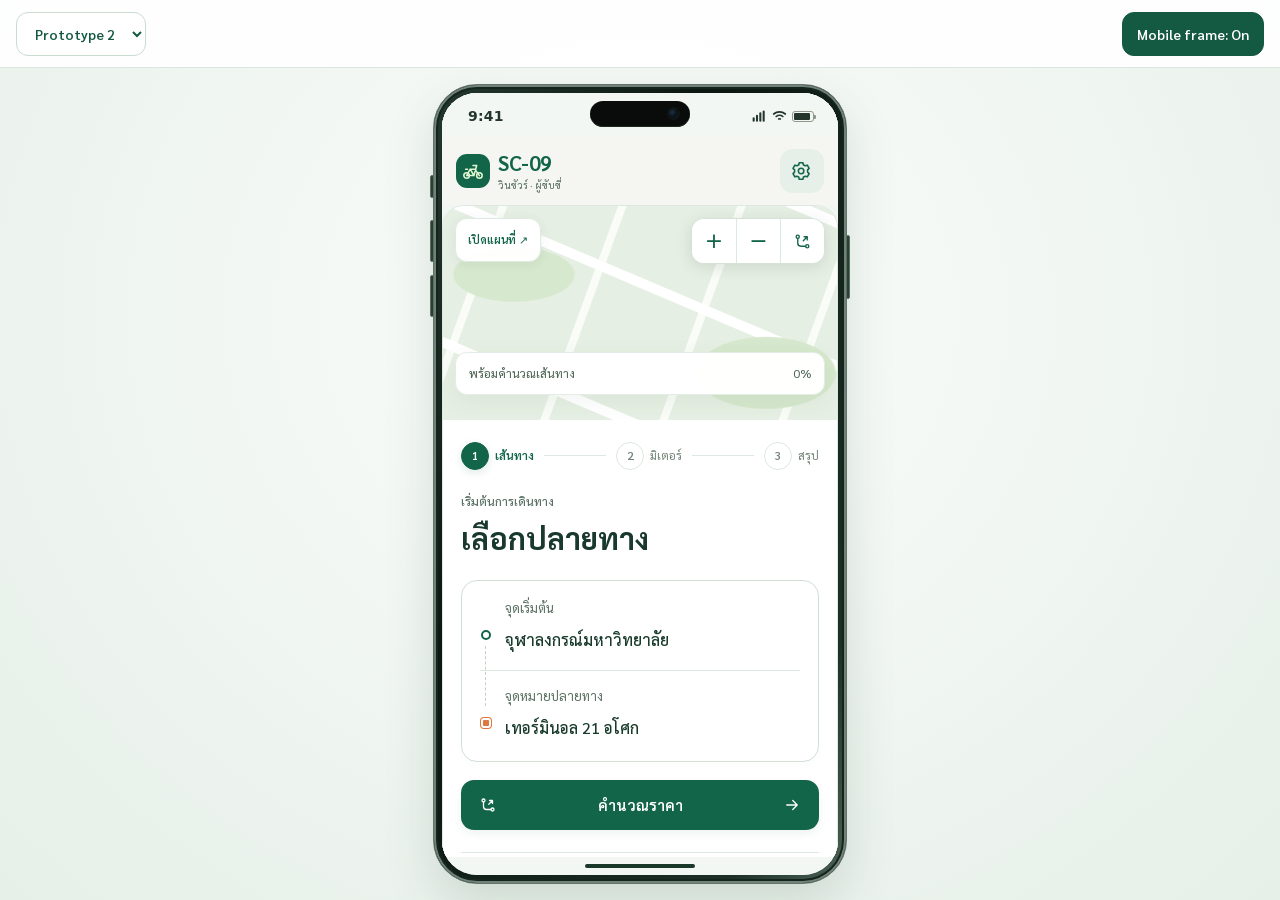
==== commit 252371f6: "Route direct app links through the actual phone frame" ====
--- a/app.html
+++ b/app.html
@@ -5,6 +5,7 @@
   <meta name="viewport" content="width=device-width, initial-scale=1, viewport-fit=cover">
   <meta name="theme-color" content="#f2f7f3">
   <title>คำนวณค่าโดยสาร</title>
+  <script src="frame-entry.js"></script>
   <link rel="stylesheet" href="fonts.css">
   <link rel="stylesheet" href="styles.css">
   <link rel="stylesheet" href="theme.css">
@@ -16,7 +17,7 @@
   <script src="settings.js" defer></script>
   <script src="app.js" defer></script>
 </head>
-<body class="phone-mode">
+<body>
   <svg class="icon-definitions" xmlns="http://www.w3.org/2000/svg" aria-hidden="true"><defs>
     <symbol id="i-arrow" viewBox="0 0 24 24"><path d="M5 12h14m-6-6 6 6-6 6"/></symbol>
     <symbol id="i-pin" viewBox="0 0 24 24"><path d="M20 10c0 6-8 11-8 11S4 16 4 10a8 8 0 1 1 16 0Z"/><circle cx="12" cy="10" r="2.5"/></symbol>
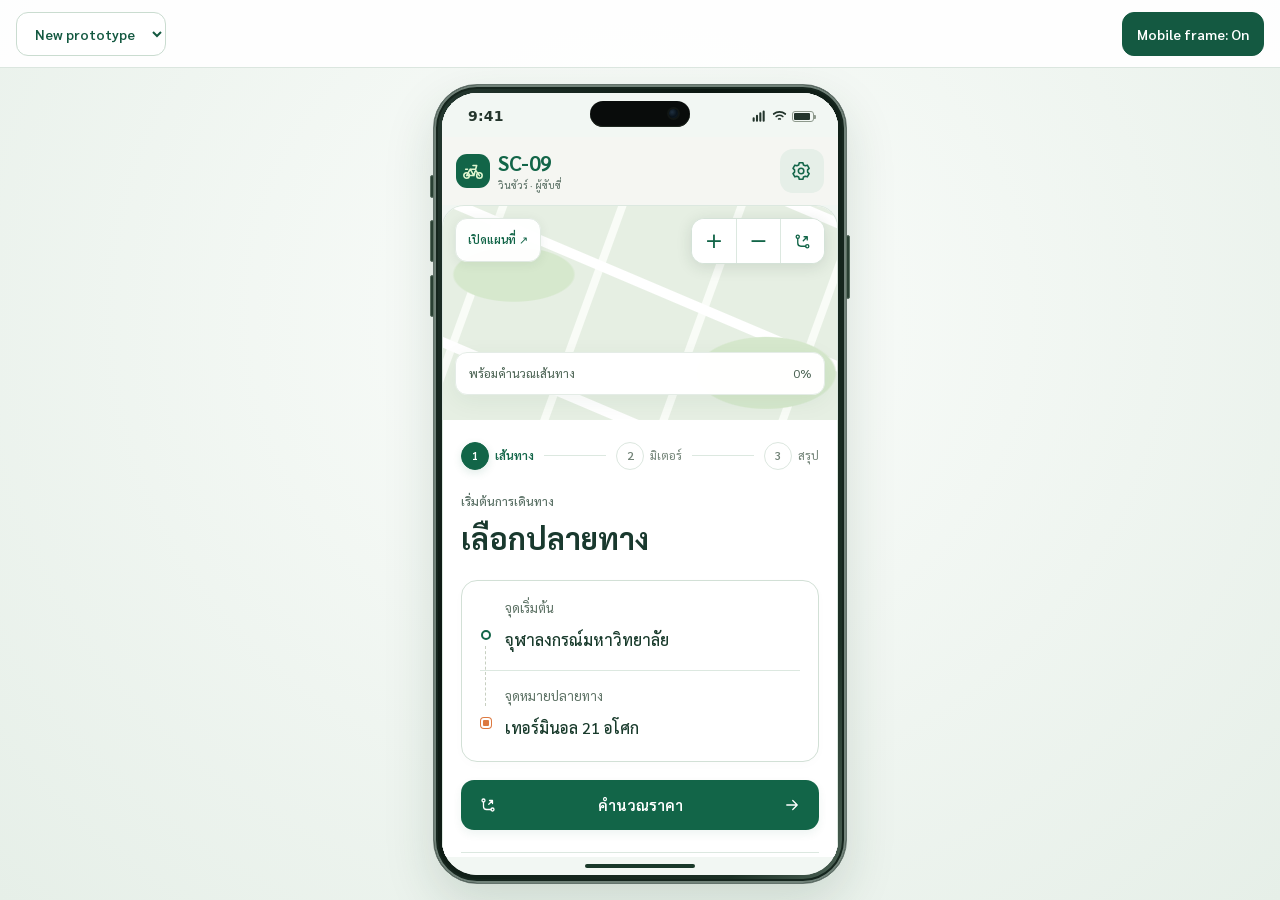
==== commit 7cba1286: "Restore old prototype view, set 15-baht base fare, and frame passenger pages" ====
--- a/app.html
+++ b/app.html
@@ -8,7 +8,8 @@
   <script src="frame-entry.js"></script>
   <link rel="stylesheet" href="fonts.css">
   <link rel="stylesheet" href="styles.css">
-  <link rel="stylesheet" href="theme.css">
+  <link id="modern-theme" rel="stylesheet" href="theme.css">
+  <link rel="stylesheet" href="frame-layout.css">
   <script src="fare.js" defer></script>
   <script src="qrcode.js" defer></script>
   <script src="ride-share.js" defer></script>
@@ -89,15 +90,15 @@
             <button type="button" id="start-trip" class="button primary">เริ่มเดินทาง <svg><use href="#i-arrow"/></svg></button>
           </div>
 
-          <details class="fare-rules" id="fare-rules"><summary><span><svg><use href="#i-shield"/></svg>คิดค่าโดยสารอย่างไร</span><span>＋</span></summary><div class="rules-content"><div><span>ระยะทาง 2 กม. แรก</span><b>25 บาท</b></div><div><span>ส่วนที่เกิน 2 ถึง 5 กม.</span><b>5 บาท / กม.</b></div><div><span>ส่วนที่เกิน 5 กม.</span><b>10 บาท / กม.</b></div><div><span>เคลื่อนที่ไม่เกิน 0.4 กม. ใน 2 นาที</span><b>+5 บาท / รอบ</b></div><p>นับเวลาเป็นรอบละ 2 นาทีต่อเนื่อง ไม่คิดรอบที่ยังไม่ครบ คิดระยะทางตามจริงและปัดยอดรวมขึ้นเป็นบาท ใช้อัตราที่กำหนดสำหรับต้นแบบนี้</p></div></details>
+          <details class="fare-rules" id="fare-rules"><summary><span><svg><use href="#i-shield"/></svg>คิดค่าโดยสารอย่างไร</span><span>＋</span></summary><div class="rules-content"><div><span>ระยะทาง 2 กม. แรก</span><b>15 บาท</b></div><div><span>ส่วนที่เกิน 2 ถึง 5 กม.</span><b>5 บาท / กม.</b></div><div><span>ส่วนที่เกิน 5 กม.</span><b>10 บาท / กม.</b></div><div><span>เคลื่อนที่ไม่เกิน 0.4 กม. ใน 2 นาที</span><b>+5 บาท / รอบ</b></div><p>นับเวลาเป็นรอบละ 2 นาทีต่อเนื่อง ไม่คิดรอบที่ยังไม่ครบ คิดระยะทางตามจริงและปัดยอดรวมขึ้นเป็นบาท ใช้อัตราที่กำหนดสำหรับต้นแบบนี้</p></div></details>
         </div>
 
         <div id="meter-view" class="view" hidden>
           <div class="section-heading meter-heading"><div><p class="eyebrow">กำลังเดินทาง</p><h1>มิเตอร์ของคุณ</h1></div><span id="meter-status" class="status-pill"><span class="live-dot"></span>กำลังวิ่ง</span></div>
           <div class="locked-range"><svg><use href="#i-shield"/></svg><span>ช่วงราคาที่ตกลง</span><b id="locked-range">35–55 บาท</b></div>
-          <div class="meter-display"><span class="eyebrow">ค่าโดยสารตามมิเตอร์</span><div class="meter-price"><span id="meter-price">25</span><span>บาท</span></div><p id="meter-cap-note">ราคาสุดท้ายปรับให้อยู่ในช่วงที่ตกลง</p></div>
+          <div class="meter-display"><span class="eyebrow">ค่าโดยสารตามมิเตอร์</span><div class="meter-price"><span id="meter-price">15</span><span>บาท</span></div><p id="meter-cap-note">ราคาสุดท้ายปรับให้อยู่ในช่วงที่ตกลง</p></div>
           <div class="meter-stats"><div><svg><use href="#i-route"/></svg><b id="meter-distance">0.00</b><span>กิโลเมตร</span></div><div><svg><use href="#i-clock"/></svg><b id="meter-time">00:00</b><span>นาที : วินาที</span></div></div>
-          <div class="fare-breakdown"><div><span>ค่าระยะทาง</span><b id="distance-fee">25 บาท</b></div><div><span>ค่าเคลื่อนตัวช้า / หยุดรอ <small id="slow-count">0 รอบ</small></span><b id="time-fee">0 บาท</b></div></div>
+          <div class="fare-breakdown"><div><span>ค่าระยะทาง</span><b id="distance-fee">15 บาท</b></div><div><span>ค่าเคลื่อนตัวช้า / หยุดรอ <small id="slow-count">0 รอบ</small></span><b id="time-fee">0 บาท</b></div></div>
           <div id="slow-window" class="slow-window" hidden><div><span>รอบเวลา 2 นาทีปัจจุบัน</span><b id="window-time">00:00 / 02:00</b></div><progress id="window-progress" max="120" value="0" aria-label="ความคืบหน้ารอบเวลา 2 นาที"></progress><p id="window-info">เคลื่อนที่ 0.00 กม. · ถ้าไม่เกิน 0.40 กม. เมื่อครบรอบ เพิ่ม 5 บาท</p></div>
         </div>
 
--- a/styles.css
+++ b/styles.css
@@ -314,6 +314,7 @@
 .ride-qr-dialog { box-sizing: border-box; width: min(520px, calc(100% - 24px)); max-height: calc(100dvh - 28px); margin: auto; padding: 20px; border: 1px solid #dce5d4; border-radius: 20px; background: white; color: var(--green); overflow-y: auto; }
 .ride-qr-dialog::backdrop { background: #172b2370; backdrop-filter: blur(4px); }
 #ride-qr-large { width: 100%; margin-top: 12px; background: white; }
+body[data-prototype="1"] .brand-symbol, body[data-prototype="1"] .brand small { display: none; }
 .ride-qr-dialog .button { text-decoration: none; }
 @media (max-width: 420px) {
   .header-tools { gap: 5px; }.share-header-button { font-size: 10px; padding: 5px 8px; }
--- a/theme.css
+++ b/theme.css
@@ -152,20 +152,11 @@
   .workspace, .phone-mode .workspace { --map-height: clamp(140px, 28dvh, 250px); border-radius: 22px 22px 0 0; border-bottom: 0; grid-template-columns: minmax(0, 1fr); grid-template-rows: var(--map-height) minmax(0, 1fr); }
   .map-panel, .phone-mode .map-panel { border-radius: 0; }.map-bottom { left: 12px; right: 12px; bottom: 25px; }
   .map-trip-card { padding: 11px 13px; border-radius: 12px; }.map-trip-foot { font-size: 12px; }
-  .map-top { justify-content: flex-start; }
-  .map-zoom { top: 12px; right: 12px; transform: none; flex-direction: row; }
-  .map-zoom button + button { border-top: 0; border-left: 1px solid var(--line); }
   .panel-scroll { padding: 24px 20px 28px; }.steps { margin-bottom: 22px; }.section-heading { margin-bottom: 20px; }
-  .control-panel .trip-actions { padding: 12px 16px max(12px, env(safe-area-inset-bottom)); }.button { min-height: 50px; }
-  .trip-actions .button { padding: 11px 12px; font-size: 14px; }
-  body[data-trip-state="meter"] .workspace { --map-height: clamp(128px, 19dvh, 170px); }
-  body[data-trip-state="meter"] .map-trip-card { padding: 8px 10px; }
-  body[data-trip-state="meter"] .map-bottom { display: none; }
-  body[data-trip-state="meter"] .steps, body[data-trip-state="meter"] .meter-heading .eyebrow,
-  body[data-trip-state="meter"] .route-label { display: none; }
-  .meter-heading { margin-bottom: 12px; }.meter-heading h1 { font-size: 25px; }
+  .button { min-height: 50px; }
+  .meter-heading h1 { font-size: 25px; }
   .locked-range { padding: 11px 12px; font-size: 12px; }.locked-range b { font-size: 13px; white-space: nowrap; }
-  .meter-display { padding: 14px 0; }.meter-price { line-height: 1.2; }.meter-price > span:first-child { font-size: 72px; }
+  .meter-price > span:first-child { font-size: 72px; }
   .settings-dialog { padding: 20px; }.ride-qr-dialog { padding: 18px; }
   .page-shell { padding-left: 20px; padding-right: 20px; }.page-header { height: 84px; }.page-heading h1 { font-size: 28px; }
   .trip-card, .rider-card, .review-card, .past-reviews { padding: 22px; }.map-surface { height: 310px; }
@@ -187,11 +178,8 @@
   .meter-heading h1 { font-size: 25px; }.status-pill { font-size: 11px; }.star-options { gap: 5px; }
 }
 @media (max-height: 500px) and (max-width: 899px) {
-  .phone-mode .phone-statusbar { display: none; }.app-header, .phone-mode .app-header { height: 54px; }
+  .app-header, .phone-mode .app-header { height: 54px; }
   .brand small { display: none; }.workspace, .phone-mode .workspace { grid-template-columns: minmax(0, .9fr) minmax(0, 1.1fr); grid-template-rows: minmax(0, 1fr); border-radius: 16px 16px 0 0; }
-  .panel-scroll { padding: 18px; }.control-panel .trip-actions, .phone-mode .control-panel .trip-actions { padding: 8px 12px; }
-  .trip-actions .button { min-height: 46px; padding: 10px 12px; font-size: 14px; }.settings-dialog { max-height: calc(100dvh - 16px); }
-  body[data-trip-state="meter"] .meter-heading { display: none; }
-  .meter-display { padding: 8px 0; }.meter-price > span:first-child { font-size: 52px; }.meter-display > p { display: none; }
-  .map-trip-foot { font-size: 11px; }.map-zoom { right: 10px; }
+  .panel-scroll { padding: 18px; }.settings-dialog { max-height: calc(100dvh - 16px); }
+  .map-trip-foot { font-size: 11px; }
 }
--- a/frame-layout.css
+++ b/frame-layout.css
@@ -0,0 +1,29 @@
+/* Keep the working phone layout in both the original and refreshed skins. */
+@media (max-width: 899px) {
+  .control-panel { margin-top: 0; }
+  .map-top { justify-content: flex-start; }
+  .map-zoom { top: 12px; right: 12px; transform: none; flex-direction: row; }
+  .map-zoom button { width: 44px; height: 44px; }
+  .map-zoom button + button { border-top: 0; border-left: 1px solid var(--line); }
+  .control-panel .trip-actions { padding: 12px 16px max(12px, env(safe-area-inset-bottom)); }
+  .phone-mode .control-panel .trip-actions { padding-bottom: 12px; }
+  .trip-actions .button { padding: 11px 12px; font-size: 14px; }
+  body[data-trip-state="meter"] .workspace { --map-height: clamp(128px, 19dvh, 170px); }
+  body[data-trip-state="meter"] .map-bottom,
+  body[data-trip-state="meter"] .steps,
+  body[data-trip-state="meter"] .meter-heading .eyebrow,
+  body[data-trip-state="meter"] .route-label { display: none; }
+  .meter-heading { margin-bottom: 12px; }
+  .meter-display { padding: 14px 0; }
+  .meter-price { line-height: 1.2; }
+}
+@media (max-height: 500px) and (max-width: 899px) {
+  .phone-mode .phone-statusbar { display: none; }
+  .control-panel .trip-actions, .phone-mode .control-panel .trip-actions { padding: 8px 12px; }
+  .trip-actions .button { min-height: 46px; padding: 10px 12px; font-size: 14px; }
+  body[data-trip-state="meter"] .meter-heading { display: none; }
+  .meter-display { padding: 8px 0; }
+  .meter-price > span:first-child { font-size: 52px; }
+  .meter-display > p { display: none; }
+  .map-zoom { right: 10px; }
+}
